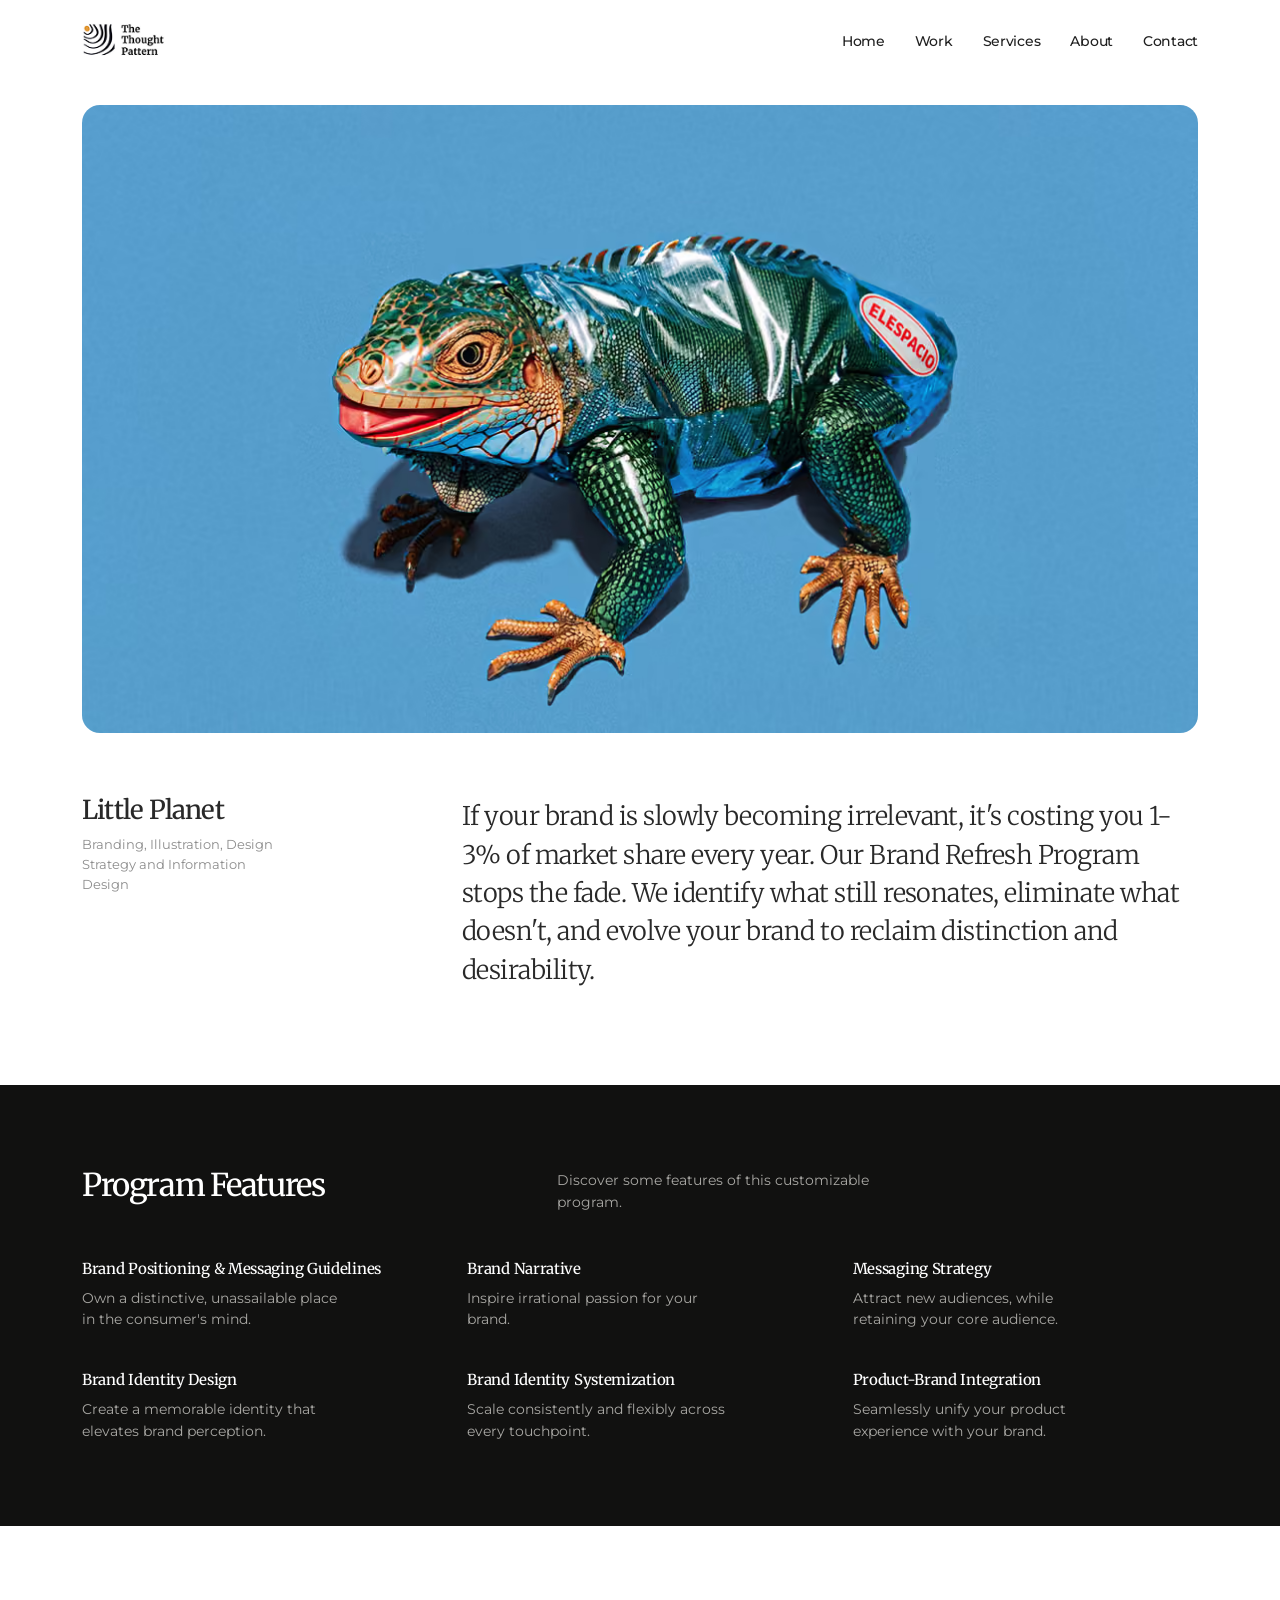
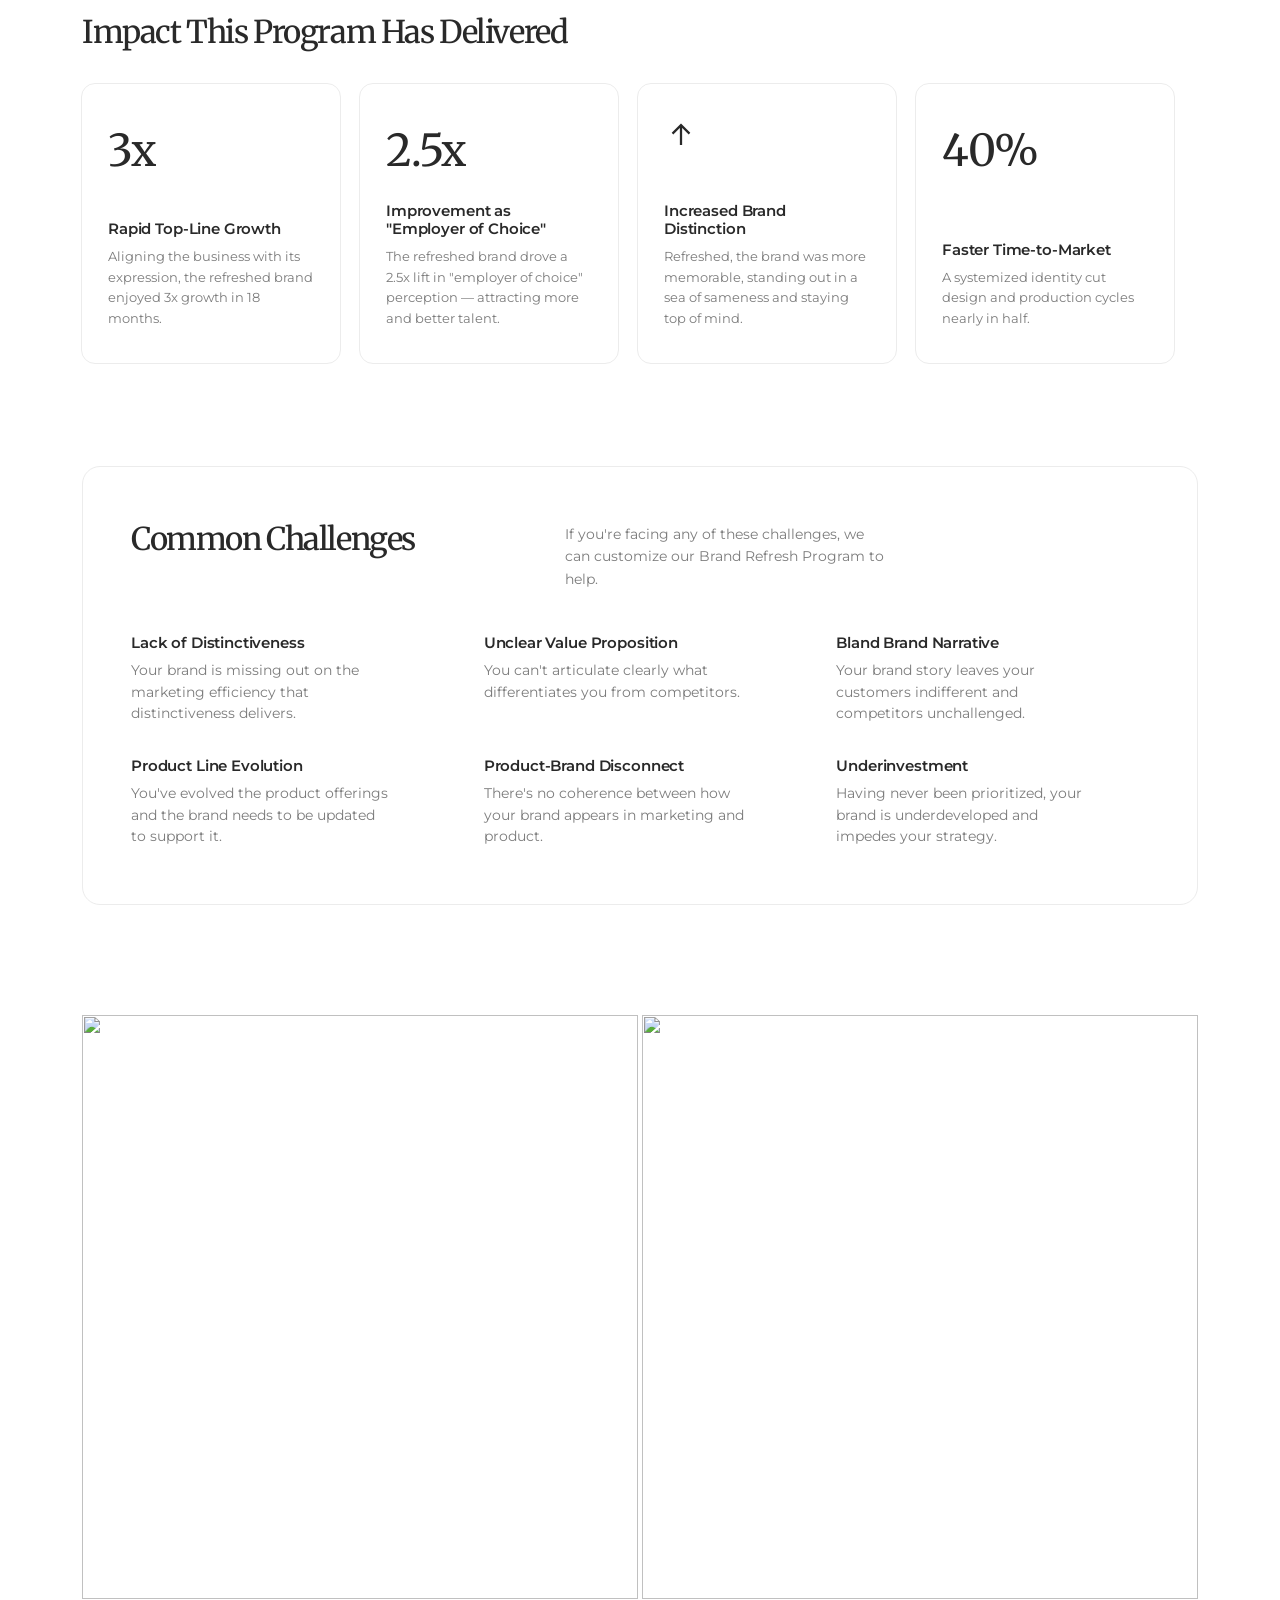
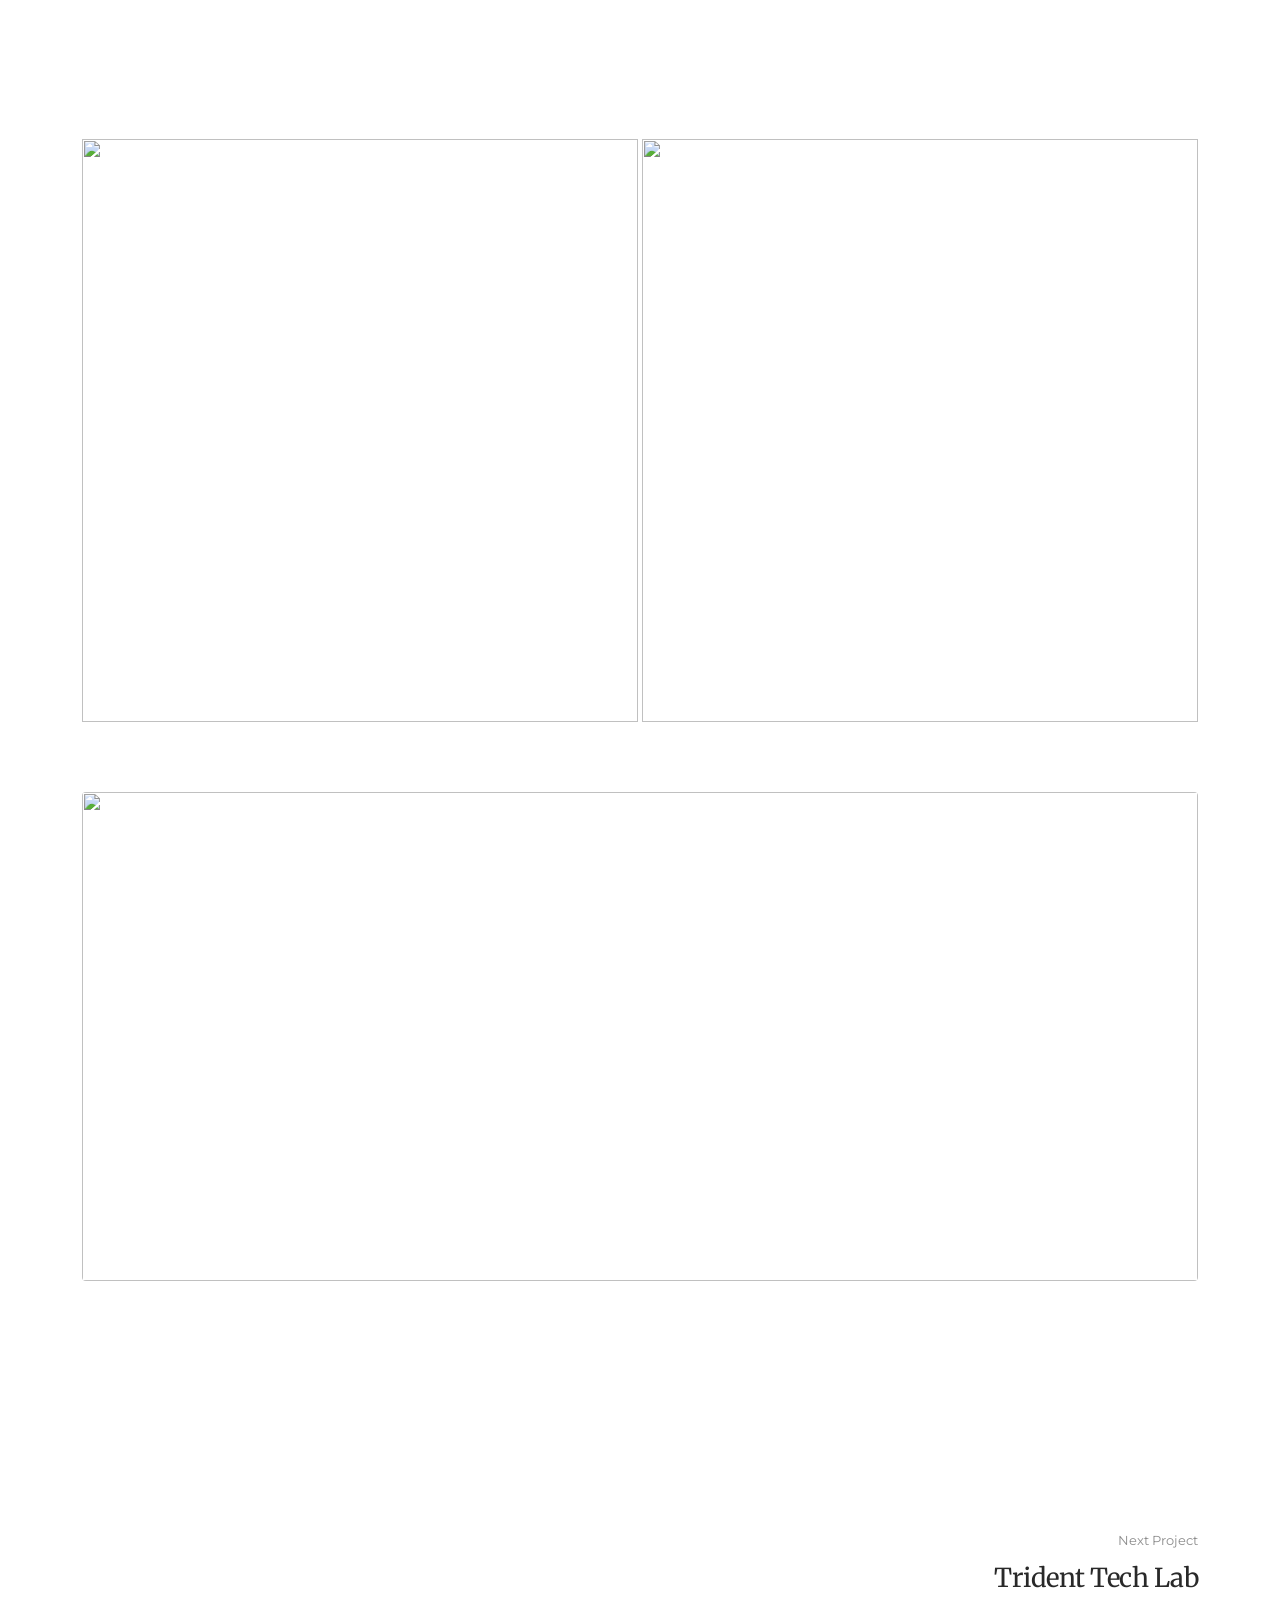
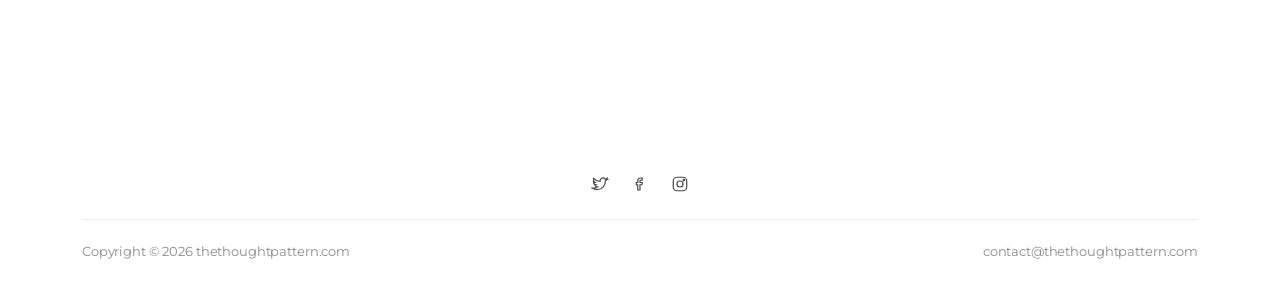
==== work-details.html @ e653ab83 "Update work-details.html" ====
<!doctype html>
<html lang="en">
<head>
  <meta charset="utf-8">
  <meta name="viewport" content="width=device-width, initial-scale=1">
  <meta name="description" content="Case study detail page for thethoughtpattern.com">
  <title>Work — The Thought Pattern</title>

  <link href="https://cdn.jsdelivr.net/npm/bootstrap@5.1.2/dist/css/bootstrap.min.css" rel="stylesheet">

  <link rel="preconnect" href="https://fonts.googleapis.com">
  <link rel="preconnect" href="https://fonts.gstatic.com" crossorigin>
  <link href="https://fonts.googleapis.com/css2?family=Merriweather:wght@300;400;500;600;700;800&family=Montserrat:wght@400;500;600;700&display=swap" rel="stylesheet">

  <link rel="stylesheet" href="./styles.css">
  <link rel="stylesheet" href="./work-details.css">
</head>
<body>

<header class="site-header">
  <nav class="navbar navbar-expand-lg">
    <div class="container site-container">
      <a class="navbar-brand" href="index.html" aria-label="The Thought Pattern home">
        <img src="assets/logo-dark.png" alt="The Thought Pattern">
      </a>

      <button class="navbar-toggler border-0 shadow-none" type="button" data-bs-toggle="offcanvas" data-bs-target="#mobileNav" aria-controls="mobileNav" aria-label="Open navigation">
        <span class="navbar-toggler-icon"></span>
      </button>

      <div class="collapse navbar-collapse justify-content-end d-none d-lg-flex">
        <ul class="navbar-nav align-items-center">
          <li class="nav-item"><a class="nav-link" href="index.html#home">Home</a></li>
          <li class="nav-item"><a class="nav-link" href="index.html#showcase">Work</a></li>
          <li class="nav-item"><a class="nav-link" href="index.html#services">Services</a></li>
          <li class="nav-item"><a class="nav-link" href="index.html#features">About</a></li>
          <li class="nav-item"><a class="nav-link" href="index.html#contact">Contact</a></li>
        </ul>
      </div>
    </div>
  </nav>
</header>

<div class="offcanvas offcanvas-end" tabindex="-1" id="mobileNav" aria-labelledby="mobileNavLabel">
  <div class="offcanvas-header">
    <a href="index.html" class="mobile-logo" data-bs-dismiss="offcanvas"><img src="assets/logo-dark.png" alt="The Thought Pattern"></a>
    <button type="button" class="btn-close shadow-none" data-bs-dismiss="offcanvas" aria-label="Close"></button>
  </div>
  <div class="offcanvas-body">
    <nav class="mobile-links">
      <a href="index.html#home" data-bs-dismiss="offcanvas">Home</a>
      <a href="index.html#showcase" data-bs-dismiss="offcanvas">Work</a>
      <a href="index.html#services" data-bs-dismiss="offcanvas">Services</a>
      <a href="index.html#features" data-bs-dismiss="offcanvas">About</a>
      <a href="index.html#contact" data-bs-dismiss="offcanvas">Contact</a>
    </nav>
  </div>
</div>

<main>
  <!-- Hero -->
  <section class="wd-hero">
    <div class="container site-container">
      <div class="wd-hero-frame">
        <img id="wdHeroImage" src="assets/show1.jpg" class="wd-hero-image" alt="Project cover">
      </div>
    </div>
  </section>

  <!-- Intro -->
  <section class="wd-intro">
    <div class="container site-container">
      <div class="row">
        <div class="col-lg-3">
          <h1 class="wd-intro-project" id="wdTitle">Little Planet</h1>
          <p class="wd-intro-meta" id="wdMeta">Branding, Illustration, Design Strategy and Information Design</p>
        </div>
        <div class="col-lg-8 offset-lg-1">
          <p class="wd-lead" id="wdLead">
            If your brand is slowly becoming irrelevant, it's costing you 1-3% of market share every year. Our Brand Refresh Program stops the fade. We identify what still resonates, eliminate what doesn't, and evolve your brand to reclaim distinction and desirability.
          </p>
        </div>
      </div>
    </div>
  </section>

  <!-- Program Features -->
  <section class="wd-features">
    <div class="container site-container">
      <div class="row wd-features-top align-items-start">
        <div class="col-lg-4">
          <h2 id="wdProgramTitle">Program Features</h2>
        </div>
        <div class="col-lg-7 offset-lg-1">
          <p id="wdProgramIntro">Discover some features of this customizable program.</p>
        </div>
      </div>

      <div id="wdProgramFeatures" class="row wd-features-grid">
        <div class="col-md-4 wd-feature">
          <h4>Brand Positioning &amp; Messaging Guidelines</h4>
          <p>Own a distinctive, unassailable place in the consumer's mind.</p>
        </div>
        <div class="col-md-4 wd-feature">
          <h4>Brand Narrative</h4>
          <p>Inspire irrational passion for your brand.</p>
        </div>
        <div class="col-md-4 wd-feature">
          <h4>Messaging Strategy</h4>
          <p>Attract new audiences, while retaining your core audience.</p>
        </div>
        <div class="col-md-4 wd-feature">
          <h4>Brand Identity Design</h4>
          <p>Create a memorable identity that elevates brand perception.</p>
        </div>
        <div class="col-md-4 wd-feature">
          <h4>Brand Identity Systemization</h4>
          <p>Scale consistently and flexibly across every touchpoint.</p>
        </div>
        <div class="col-md-4 wd-feature">
          <h4>Product-Brand Integration</h4>
          <p>Seamlessly unify your product experience with your brand.</p>
        </div>
      </div>
    </div>
  </section>

  <!-- Impact -->
  <section class="wd-impact">
    <div class="container site-container">
      <h2 id="wdImpactTitle">Impact This Program Has Delivered</h2>
      <div id="wdImpact" class="wd-impact-scroller">
        <div class="wd-impact-card">
          <div class="wd-impact-number">3x</div>
          <div class="wd-impact-text">
            <h4>Rapid Top-Line Growth</h4>
            <p>Aligning the business with its expression, the refreshed brand enjoyed 3x growth in 18 months.</p>
          </div>
        </div>
        <div class="wd-impact-card">
          <div class="wd-impact-number">2.5x</div>
          <div class="wd-impact-text">
            <h4>Improvement as "Employer of Choice"</h4>
            <p>The refreshed brand drove a 2.5x lift in "employer of choice" perception — attracting more and better talent.</p>
          </div>
        </div>
        <div class="wd-impact-card">
          <div class="wd-impact-icon">
            <svg viewBox="0 0 24 24" fill="none" stroke="currentColor" stroke-width="1.6"><path d="M12 19V5M6 11l6-6 6 6"/></svg>
          </div>
          <div class="wd-impact-text">
            <h4>Increased Brand Distinction</h4>
            <p>Refreshed, the brand was more memorable, standing out in a sea of sameness and staying top of mind.</p>
          </div>
        </div>
        <div class="wd-impact-card">
          <div class="wd-impact-number">40%</div>
          <div class="wd-impact-text">
            <h4>Faster Time-to-Market</h4>
            <p>A systemized identity cut design and production cycles nearly in half.</p>
          </div>
        </div>
      </div>
    </div>
  </section>

  <!-- Common Challenges -->
  <section class="wd-challenges">
    <div class="container site-container">
      <div class="wd-challenges-box">
        <div class="row wd-challenges-top align-items-start">
          <div class="col-lg-4">
            <h2 id="wdChallengesTitle">Common Challenges</h2>
          </div>
          <div class="col-lg-7 offset-lg-1">
            <p id="wdChallengesIntro">If you're facing any of these challenges, we can customize our Brand Refresh Program to help.</p>
          </div>
        </div>

        <div id="wdChallenges" class="row wd-challenges-grid">
          <div class="col-md-4 wd-challenge">
            <h4>Lack of Distinctiveness</h4>
            <p>Your brand is missing out on the marketing efficiency that distinctiveness delivers.</p>
          </div>
          <div class="col-md-4 wd-challenge">
            <h4>Unclear Value Proposition</h4>
            <p>You can't articulate clearly what differentiates you from competitors.</p>
          </div>
          <div class="col-md-4 wd-challenge">
            <h4>Bland Brand Narrative</h4>
            <p>Your brand story leaves your customers indifferent and competitors unchallenged.</p>
          </div>
          <div class="col-md-4 wd-challenge">
            <h4>Product Line Evolution</h4>
            <p>You've evolved the product offerings and the brand needs to be updated to support it.</p>
          </div>
          <div class="col-md-4 wd-challenge">
            <h4>Product-Brand Disconnect</h4>
            <p>There's no coherence between how your brand appears in marketing and product.</p>
          </div>
          <div class="col-md-4 wd-challenge">
            <h4>Underinvestment</h4>
            <p>Having never been prioritized, your brand is underdeveloped and impedes your strategy.</p>
          </div>
        </div>
      </div>
    </div>
  </section>

<!-- Project gallery -->
<section class="wd-gallery">
    <div class="container site-container">
        <!-- =========================================
         FIRST 1 × 2 IMAGE GRID
         ========================================= -->

        <div class="wd-gallery-block wd-split">
            <figure>
                <img id="wdGalleryImg1" src="" alt="" />
            </figure>

            <figure>
                <img id="wdGalleryImg2" src="" alt="" />
            </figure>
        </div>

        <!-- =========================================
         FIRST QUOTE
         ========================================= -->

        <div class="wd-gallery-block wd-quote-row">
            <p class="wd-quote" id="wdQuote1"></p>
        </div>

        <!-- =========================================
         SECOND 1 × 2 IMAGE GRID
         ========================================= -->

        <div class="wd-gallery-block wd-split">
            <figure>
                <img id="wdGalleryImg3" src="" alt="" />
            </figure>

            <figure>
                <img id="wdGalleryImg4" src="" alt="" />
            </figure>
        </div>

        <!-- =========================================
         HORIZONTAL IMAGE
         ========================================= -->

        <div class="wd-gallery-block wd-horizontal" id="wdHorizontalImage">
            <img id="wdGalleryImg5" src="" alt="" />
        </div>

        <!-- =========================================
         ADDITIONAL GALLERY IMAGES
         ========================================= -->

        <div id="wdAdditionalGallery" class="wd-additional-gallery"></div>

        <!-- =========================================
         SECOND QUOTE
         ========================================= -->

        <div class="wd-gallery-block wd-quote-row">
            <p class="wd-quote" id="wdQuote2"></p>
        </div>

        <!-- =========================================
         NEXT PROJECT
         ========================================= -->

        <div class="wd-next-project">
            <a id="wdNextLink" href="work-details.html?project=trident-tech-lab">
                <span class="wd-next-label"> Next Project </span>

                <span class="wd-next-name" id="wdNextName"> Trident Tech Lab </span>
            </a>
        </div>
    </div>
</section>

</main>

<footer class="site-footer">
  <div class="container site-container">
    <div class="footer-social">
      <a href="#" aria-label="Twitter"><svg viewBox="0 0 24 24" fill="none" stroke="currentColor" stroke-width="1.6"><path d="M22 5.9c-.7.3-1.5.6-2.3.7.8-.5 1.5-1.3 1.8-2.3-.8.5-1.7.8-2.6 1-1.5-1.6-4-1.7-5.6-.2-1 .9-1.4 2.3-1.2 3.6-3.3-.2-6.3-1.8-8.3-4.3-.3.6-.5 1.3-.5 2 0 1.4.7 2.6 1.8 3.3-.6 0-1.2-.2-1.8-.5v.1c0 1.9 1.4 3.5 3.2 3.9-.3.1-.7.1-1 .1-.3 0-.5 0-.7-.1.5 1.6 2 2.7 3.7 2.7-1.4 1.1-3.1 1.7-4.9 1.7H2c1.7 1.1 3.8 1.8 6 1.8 7.2 0 11.2-6 11.2-11.2v-.5c.8-.6 1.4-1.3 1.9-2.1z"/></svg></a>
      <a href="#" aria-label="Facebook"><svg viewBox="0 0 24 24" fill="none" stroke="currentColor" stroke-width="1.6"><path d="M15 4h-2a4 4 0 0 0-4 4v2H7v3h2v7h3v-7h2.6l.4-3H12V8a1 1 0 0 1 1-1h2z"/></svg></a>
      <a href="#" aria-label="Instagram"><svg viewBox="0 0 24 24" fill="none" stroke="currentColor" stroke-width="1.6"><rect x="3" y="3" width="18" height="18" rx="5"/><circle cx="12" cy="12" r="4"/><circle cx="17.2" cy="6.8" r="1"/></svg></a>
    </div>
    <div class="footer-bottom">
      <span>Copyright &copy; 2026 thethoughtpattern.com</span>
      <a href="mailto:contact@thethoughtpattern.com">contact@thethoughtpattern.com</a>
    </div>
  </div>
</footer>


<script>
(function () {
  'use strict';

  /*
   * ============================================================
   * WORK DETAILS — PAGES CMS PROJECT LOADER
   * ============================================================
   *
   * URL:
   * work-details.html?project=arthaay
   *
   * Loads:
   * content/projects/arthaay.json
   *
   * IMPORTANT:
   * There is intentionally NO Little Planet fallback.
   * If the requested project cannot be loaded, the console
   * will show the real error.
   */


  /*
   * ------------------------------------------------------------
   * Convert Pages CMS asset paths into paths that work from
   * the current page.
   * ------------------------------------------------------------
   */

  function assetUrl(value) {

    if (!value) {
      return '';
    }

    /*
     * Pages CMS stores images like:
     *
     * /assets/image.jpg
     *
     * Because the site may be hosted under a subdirectory
     * such as /website/, convert this to:
     *
     * ./assets/image.jpg
     */

    if (value.charAt(0) === '/') {
      return '.' + value;
    }

    return value;
  }


  /*
   * ------------------------------------------------------------
   * Load JSON
   * ------------------------------------------------------------
   */

  async function getJSON(path) {

    var url =
      path +
      (path.indexOf('?') === -1
        ? '?v=' + Date.now()
        : '&v=' + Date.now());

    console.log('[Pages CMS] Loading:', url);

    var response = await fetch(url, {
      cache: 'no-store'
    });

    if (!response.ok) {

      throw new Error(
        'Could not load ' +
        path +
        ' (' +
        response.status +
        ')'
      );

    }

    return await response.json();
  }


  /*
   * ------------------------------------------------------------
   * Set text
   * ------------------------------------------------------------
   */

  function setText(id, value) {

    var element = document.getElementById(id);

    if (
      element &&
      value !== undefined &&
      value !== null
    ) {

      element.textContent = value;

    }

  }


  /*
   * ------------------------------------------------------------
   * Set image
   * ------------------------------------------------------------
   */

  function setImage(id, value, altText) {

    var image = document.getElementById(id);

    if (!image || !value) {
      return;
    }

    image.src = assetUrl(value);

    if (altText) {
      image.alt = altText;
    }

  }


  /*
   * ------------------------------------------------------------
   * Render Program Features
   * ------------------------------------------------------------
   */

  function renderProgramFeatures(items) {

    var wrap =
      document.getElementById(
        'wdProgramFeatures'
      );

    if (!wrap) {
      return;
    }

    if (!Array.isArray(items)) {
      return;
    }

    wrap.innerHTML = items.map(function (item) {

      return (
        '<div class="col-md-4 wd-feature">' +

          '<h4>' +
            (item.title || '') +
          '</h4>' +

          '<p>' +
            (item.description || '') +
          '</p>' +

        '</div>'
      );

    }).join('');

  }


  /*
   * ------------------------------------------------------------
   * Render Impact
   * ------------------------------------------------------------
   */

  function renderImpact(items) {

    var wrap =
      document.getElementById(
        'wdImpact'
      );

    if (!wrap) {
      return;
    }

    if (!Array.isArray(items)) {
      return;
    }

    wrap.innerHTML = items.map(function (item) {

      var metric =
        item.metric || '';

      var metricMarkup =
        metric.toLowerCase() === 'up'

          ? (
              '<div class="wd-impact-icon">' +
                '<svg viewBox="0 0 24 24" fill="none" stroke="currentColor" stroke-width="1.6">' +
                  '<path d="M12 19V5M6 11l6-6 6 6"/>' +
                '</svg>' +
              '</div>'
            )

          : (
              '<div class="wd-impact-number">' +
                metric +
              '</div>'
            );


      return (
        '<div class="wd-impact-card">' +

          metricMarkup +

          '<div class="wd-impact-text">' +

            '<h4>' +
              (item.title || '') +
            '</h4>' +

            '<p>' +
              (item.description || '') +
            '</p>' +

          '</div>' +

        '</div>'
      );

    }).join('');

  }


  /*
   * ------------------------------------------------------------
   * Render Challenges
   * ------------------------------------------------------------
   */

  function renderChallenges(items) {

    var wrap =
      document.getElementById(
        'wdChallenges'
      );

    if (!wrap) {
      return;
    }

    if (!Array.isArray(items)) {
      return;
    }

    wrap.innerHTML = items.map(function (item) {

      return (
        '<div class="col-md-4 wd-challenge">' +

          '<h4>' +
            (item.title || '') +
          '</h4>' +

          '<p>' +
            (item.description || '') +
          '</p>' +

        '</div>'
      );

    }).join('');

  }


  /*
 * ------------------------------------------------------------
 * Render Project Gallery
 * ------------------------------------------------------------
 *
 * Pages CMS structure:
 *
 * gallery:
 *   images:
 *     - title
 *       image
 *       alt
 *
 * There is intentionally NO default image.
 * ------------------------------------------------------------
 */

function renderGallery(data) {

  var gallery = data.gallery || {};


  /*
   * ============================================================
   * FIRST 1 × 2 IMAGE GRID
   * ============================================================
   */

  if (gallery.grid1) {

    setImage(
      'wdGalleryImg1',
      gallery.grid1.image1,
      data.title || 'Project image'
    );

    setImage(
      'wdGalleryImg2',
      gallery.grid1.image2,
      data.title || 'Project image'
    );

  }


  /*
   * ============================================================
   * SECOND 1 × 2 IMAGE GRID
   * ============================================================
   */

  if (gallery.grid2) {

    setImage(
      'wdGalleryImg3',
      gallery.grid2.image1,
      data.title || 'Project image'
    );

    setImage(
      'wdGalleryImg4',
      gallery.grid2.image2,
      data.title || 'Project image'
    );

  }


  /*
   * ============================================================
   * HORIZONTAL IMAGE
   * ============================================================
   */

  if (gallery.horizontal) {

    setImage(
      'wdGalleryImg5',
      gallery.horizontal,
      data.title || 'Project image'
    );

  }


  /*
   * ============================================================
   * ADDITIONAL GALLERY IMAGES
   * ============================================================
   */

  var additionalWrap =
    document.getElementById(
      'wdAdditionalGallery'
    );


  if (additionalWrap) {

    additionalWrap.innerHTML = '';


    if (
      Array.isArray(gallery.additional) &&
      gallery.additional.length
    ) {

      gallery.additional.forEach(
        function (imagePath, index) {

          if (!imagePath) {
            return;
          }


          var figure =
            document.createElement('figure');


          var image =
            document.createElement('img');


          image.src =
            assetUrl(imagePath);


          image.alt =
            data.title
              ? data.title + ' — Gallery image ' + (index + 1)
              : 'Project gallery image';


          image.loading = 'lazy';


          figure.appendChild(image);

          additionalWrap.appendChild(figure);

        }
      );

    }

  }


  /*
   * ============================================================
   * ACCENT / COLOUR SWATCH
   * ============================================================
   *
   * If you removed accent from your JSON and YAML,
   * this simply leaves the swatch empty.
   *
   * ============================================================
   */

  var swatch =
    document.getElementById(
      'wdSwatchColor'
    );


  if (swatch) {

    if (data.accent) {

      swatch.style.background =
        data.accent;

    } else {

      swatch.style.background =
        '#f1f1f1';

    }

  }


  /*
   * ============================================================
   * WORDMARK
   * ============================================================
   */

  var wordmark =
    document.getElementById(
      'wdWordmark'
    );


  if (wordmark && data.gradient) {

    wordmark.style.background =
      data.gradient;

  }


  /*
   * If gradient has been removed from the JSON,
   * give the wordmark a neutral background.
   */

  if (wordmark && !data.gradient) {

    wordmark.style.background =
      '#222';

  }


  /*
   * ============================================================
   * WORDMARK TEXT
   * ============================================================
   */

  setText(
    'wdWordmarkText',
    data.wordmark ||
    data.title ||
    'Project'
  );


  /*
   * ============================================================
   * QUOTES
   * ============================================================
   */

  if (data.quotes) {

    setText(
      'wdQuote1',
      data.quotes.quote1 || ''
    );

    setText(
      'wdQuote2',
      data.quotes.quote2 || ''
    );

  }

}



  /*
   * ============================================================
   * LOAD PROJECT
   * ============================================================
   */

  async function loadProject() {

    var params =
      new URLSearchParams(
        window.location.search
      );


    /*
     * Get project slug from URL.
     *
     * Example:
     *
     * ?project=arthaay
     */

    var slug =
      params.get('project');


    /*
     * DO NOT FALL BACK TO LITTLE PLANET.
     */

    if (!slug) {

      console.error(
        '[Pages CMS] No project slug was provided.'
      );

      return;

    }


    /*
     * Basic slug validation.
     */

    if (!/^[a-z0-9-]+$/i.test(slug)) {

      console.error(
        '[Pages CMS] Invalid project slug:',
        slug
      );

      return;

    }


    console.log(
      '[Pages CMS] Project slug:',
      slug
    );


    /*
     * Build project JSON path.
     *
     * For Arthaay:
     *
     * content/projects/arthaay.json
     */

    var projectPath =
      'content/projects/' +
      encodeURIComponent(slug) +
      '.json';


    console.log(
      '[Pages CMS] Project JSON:',
      projectPath
    );


    try {

      /*
       * Load project JSON
       */

      var data =
        await getJSON(
          projectPath
        );


      console.log(
        '[Pages CMS] Project loaded successfully:',
        data
      );


      /*
       * Page title
       */

      document.title =
        (data.title || 'Work') +
        ' — The Thought Pattern';


      /*
       * --------------------------------------------------------
       * BASIC PROJECT INFORMATION
       * --------------------------------------------------------
       */

      setText(
        'wdTitle',
        data.title
      );

      setText(
        'wdMeta',
        data.meta
      );

      setText(
        'wdLead',
        data.lead
      );


      /*
       * --------------------------------------------------------
       * HERO
       * --------------------------------------------------------
       */

      setImage(
        'wdHeroImage',
        data.hero,
        data.title || 'Project cover'
      );


      /*
       * --------------------------------------------------------
       * PROGRAM FEATURES
       * --------------------------------------------------------
       */

      setText(
        'wdProgramTitle',
        data.programTitle ||
        'Program Features'
      );

      setText(
        'wdProgramIntro',
        data.programIntro ||
        'Discover some features of this customizable program.'
      );

      renderProgramFeatures(
        data.programFeatures
      );


      /*
       * --------------------------------------------------------
       * IMPACT
       * --------------------------------------------------------
       */

      setText(
        'wdImpactTitle',
        data.impactTitle ||
        'Impact This Program Has Delivered'
      );

      renderImpact(
        data.impact
      );


      /*
       * --------------------------------------------------------
       * CHALLENGES
       * --------------------------------------------------------
       */

      setText(
        'wdChallengesTitle',
        data.challengesTitle ||
        'Common Challenges'
      );

      setText(
        'wdChallengesIntro',
        data.challengesIntro ||
        'If you’re facing any of these challenges, we can customize our program to help.'
      );

      renderChallenges(
        data.challenges
      );


      /*
       * --------------------------------------------------------
       * GALLERY
       * --------------------------------------------------------
       */

      renderGallery(
        data
      );


      /*
       * --------------------------------------------------------
       * FINISHED
       * --------------------------------------------------------
       */

      console.log(
        '[Pages CMS] Finished rendering:',
        data.title
      );

    }

    catch (error) {

      /*
       * IMPORTANT:
       *
       * Do NOT replace the page with Little Planet.
       * Show the real error in the console.
       */

      console.error(
        '[Pages CMS] Project content could not be loaded:',
        error
      );

    }

  }


  /*
   * Start loader
   */

  loadProject();

})();
</script>

<script src="https://cdn.jsdelivr.net/npm/bootstrap@5.1.2/dist/js/bootstrap.bundle.min.js"></script>

</body>
</html>
---- styles.css ----
:root {
  --ink: #292929;
  --muted: #747474;
  --blue: #1267f4;
  --page: #ffffff;
  --dark-bg: #111110;
  --dark-line: rgba(255,255,255,0.12);
}

html { scroll-behavior: smooth; }
body {
  margin: 0;
  background: var(--page);
  color: var(--ink);
  font-family: 'Montserrat', sans-serif;
  -webkit-font-smoothing: antialiased;
  text-rendering: optimizeLegibility;
}

img { display: block; max-width: 100%; }
a { color: inherit; }

.site-container {
  width: 100%;
}

/* 1440px target: Bootstrap's 1140px desktop container is retained,
   while the inner content is optically tuned to the supplied reference. */
@media (min-width: 1200px) {
  .site-container { max-width: 1140px; }
}

@media (min-width: 1400px) {
  .site-container { max-width: 1140px; }
}

.site-header {
  background: #fff;
  position: relative;
  z-index: 1000;
}

.navbar {
  min-height: 72px;
  padding: 20px 0;
}

.navbar-brand { margin: 0; padding: 0; line-height: 1; }
.navbar-brand img { width: 88px; height: auto; }

.navbar-nav { gap: 30px; }
.nav-link {
  padding: 0 !important;
  color: #202020 !important;
  font-size: 14px;
  line-height: 1;
  font-weight: 500;
  letter-spacing: -0.02em;
}
.nav-link:hover { opacity: .65; }

.navbar-toggler { padding: 5px; }
.navbar-toggler-icon {
  width: 23px;
  height: 23px;
  background-image: none;
  position: relative;
  display: block;
}
.navbar-toggler-icon::before,
.navbar-toggler-icon::after,
.navbar-toggler-icon {
  background-color: transparent;
}
.navbar-toggler-icon::before {
  content: '';
  position: absolute;
  left: 2px;
  right: 2px;
  top: 6px;
  height: 2px;
  background: #222;
  box-shadow: 0 7px 0 #222;
}

.offcanvas { width: min(340px, 88vw) !important; }
.offcanvas-header { padding: 24px; }
.mobile-logo img { width: 88px; }
.offcanvas-body { padding: 10px 24px 32px; }
.mobile-links { display: flex; flex-direction: column; gap: 26px; }
.mobile-links a { text-decoration: none; font-size: 20px; font-weight: 600; }

.hero-section {
  padding: 32px 0 24px;
  display: flex;
  flex-direction: column;
  min-height: calc(100vh - 92px);
}
.hero-section .site-container { display: flex; flex-direction: column; flex: 1 1 auto; }
.hero-copy { margin-bottom: 26px; flex: 0 0 auto; }

h1, h2, h3 {
  font-family: 'Merriweather', serif;
  font-weight: 500;
  letter-spacing: -0.045em;
  margin: 0;
  color: var(--ink);
}

h1 {
  max-width: 575px;
  font-size: clamp(34px, 2.65vw, 40px);
  line-height: 1.02;
}

.intro-copy {
  max-width: 390px;
  margin: 3px 0 0;
  font-size: 16px;
  line-height: 1.58;
  font-weight: 400;
  color: var(--muted);
  letter-spacing: -0.018em;
}

.hero-image-wrap {
  width: 100%;
  overflow: hidden;
  border-radius: 18px;
  flex: 1 1 auto;
  min-height: 260px;
  position: relative;
}
.hero-image-wrap img {
  width: 100%;
  height: 100%;
  object-fit: cover;
  transform-origin: 50% 30%;
  will-change: transform;
}

.showcase-section { padding: 112px 0 92px; }
.showcase-intro { margin-bottom: 30px; }

.filter-pills {
  display: flex;
  flex-wrap: wrap;
  gap: 10px;
  margin: 0 0 40px;
}
.filter-pill {
  appearance: none;
  border: 1px solid #dcdcdc;
  background: #fff;
  color: #4a4a4a;
  font-family: 'Montserrat', sans-serif;
  font-size: 13px;
  font-weight: 500;
  letter-spacing: -0.01em;
  padding: 9px 18px;
  border-radius: 999px;
  cursor: pointer;
  transition: background .18s ease, color .18s ease, border-color .18s ease;
}
.filter-pill:hover { border-color: #a8a8a8; }
.filter-pill.active {
  background: var(--ink);
  border-color: var(--ink);
  color: #fff;
}

.project-card { transition: opacity .2s ease; }
.project-card.is-hidden { display: none; }

h2 {
  max-width: 520px;
  font-size: clamp(31px, 2.45vw, 37px);
  line-height: 1.04;
}

.showcase-grid { --bs-gutter-x: 18px; --bs-gutter-y: 22px; }
.project-link { display: block; text-decoration: none; }
.project-image {
  width: 100%;
  aspect-ratio: 1.89 / 1;
  object-fit: cover;
  transition: transform .25s ease;
}
.project-link:hover .project-image { transform: scale(1.008); }
.project-meta {
  display: flex;
  align-items: center;
  justify-content: space-between;
  padding-top: 10px;
  font-family: 'Merriweather', serif;
  font-size: 16px;
  line-height: 1.2;
  letter-spacing: -0.025em;
}
.project-arrow { font-family: 'Montserrat', sans-serif; font-size: 19px; font-weight: 400; }

.feature-section { padding: 36px 0 70px; }
.feature-top { margin-bottom: 55px; }
.feature-copy { padding-right: 45px; }
.feature-logo { width: 88px; margin-bottom: 15px; }
.feature-copy h2 { max-width: 500px; }
.feature-copy .intro-copy { margin-top: 22px; max-width: 360px; }
.feature-image-wrap {
  border-radius: 16px;
  overflow: hidden;
}
.feature-image-wrap img { width: 100%; }

.feature-divider {
  border-top: 1px solid #ececec;
  margin-bottom: 34px;
}
.feature-columns { --bs-gutter-x: 52px; }
.feature-columns h3 {
  font-size: 16px;
  line-height: 1.25;
  letter-spacing: -0.025em;
  margin-bottom: 12px;
}
.feature-columns p {
  max-width: 300px;
  margin: 0;
  color: #777;
  font-size: 14px;
  line-height: 1.55;
  letter-spacing: -0.01em;
}

/* Services / Capabilities band */
.capabilities-section {
  background: var(--dark-bg);
  padding: 78px 0;
  color: #f2f2f0;
}
.capabilities-row { --bs-gutter-x: 48px; }
.capabilities-strip-wrap { overflow: hidden; }
.capabilities-strip {
  display: flex;
  gap: 16px;
  overflow-x: auto;
  padding-bottom: 6px;
  scrollbar-width: thin;
}
.capability-card {
  flex: 0 0 180px;
  width: 180px;
}
.capability-card img {
  width: 100%;
  aspect-ratio: 3.2 / 4;
  object-fit: cover;
  border-radius: 10px;
  margin-bottom: 14px;
}
.capability-card h4 {
  font-family: 'Merriweather', serif;
  font-weight: 500;
  font-size: 15px;
  letter-spacing: -0.02em;
  margin: 0 0 6px;
  color: #fff;
}
.capability-card p {
  font-size: 12.5px;
  line-height: 1.5;
  color: #a9a8a4;
  margin: 0;
}
.capabilities-copy { padding-top: 6px; }
.capabilities-copy h2 { color: #fff; max-width: 480px; }
.capabilities-list {
  margin: 22px 0 0;
  max-width: 430px;
  font-size: 14.5px;
  line-height: 1.75;
  color: #b7b6b2;
  letter-spacing: -0.01em;
}

/* Footer */
.site-footer { padding: 58px 0 40px; }
.footer-social {
  display: flex;
  justify-content: center;
  gap: 22px;
  margin-bottom: 26px;
}
.footer-social a {
  display: flex;
  color: var(--ink);
  opacity: .85;
  transition: opacity .18s ease;
}
.footer-social a:hover { opacity: 1; }
.footer-social svg { width: 18px; height: 18px; }
.footer-bottom {
  border-top: 1px solid #ececec;
  padding-top: 22px;
  display: flex;
  justify-content: space-between;
  flex-wrap: wrap;
  gap: 10px;
  font-size: 13px;
  color: #8a8a8a;
  letter-spacing: -0.01em;
}
.footer-bottom a { color: #8a8a8a; text-decoration: none; }
.footer-bottom a:hover { color: var(--ink); }

@media (max-width: 1199.98px) {
  .navbar { padding-left: 24px; padding-right: 24px; }
  .hero-section { padding-top: 50px; }
  .showcase-section { padding-top: 90px; }
}

@media (max-width: 991.98px) {
  .navbar { min-height: 64px; padding-top: 17px; padding-bottom: 17px; }
  .navbar-brand img { width: 84px; }
  .hero-section { padding-top: 46px; min-height: auto; }
  .hero-copy { margin-bottom: 34px; }
  .hero-copy .intro-copy { margin-top: 22px; }
  .hero-image-wrap { min-height: 0; aspect-ratio: 4 / 3; flex: none; }
  .showcase-section { padding-top: 78px; }
  .showcase-intro { margin-bottom: 34px; }
  .showcase-intro .intro-copy { margin-top: 22px; }
  .feature-section { padding-top: 25px; }
  .feature-copy { padding-right: 0; margin-bottom: 34px; }
  .feature-top { margin-bottom: 42px; }
  .capabilities-section { padding: 60px 0; }
  .capabilities-copy { margin-top: 36px; }
}

@media (max-width: 767.98px) {
  .site-container { padding-left: 22px; padding-right: 22px; }
  .navbar { padding-left: 22px; padding-right: 22px; }
  .hero-section { padding-top: 38px; }
  h1 { font-size: clamp(31px, 8.8vw, 38px); line-height: 1.05; }
  h2 { font-size: clamp(29px, 8vw, 35px); }
  .intro-copy { font-size: 14px; line-height: 1.6; }
  .hero-image-wrap { margin-left: 0; width: 100%; }
  .showcase-section { padding: 78px 0 65px; }
  .showcase-grid { --bs-gutter-x: 0; --bs-gutter-y: 30px; }
  .project-image { aspect-ratio: 1.89 / 1; }
  .feature-section { padding: 20px 0 55px; }
  .feature-image-wrap { margin-top: 6px; }
  .feature-divider { margin-top: 46px; margin-bottom: 32px; }
  .feature-columns { --bs-gutter-y: 32px; }
  .feature-columns p { max-width: 420px; font-size: 12px; }
  .filter-pills { gap: 8px; margin-bottom: 30px; }
  .filter-pill { padding: 7px 14px; font-size: 12px; }
  .capability-card { flex-basis: 150px; width: 150px; }
  .footer-bottom { justify-content: center; text-align: center; }
}

@media (max-width: 479.98px) {
  .site-container { padding-left: 18px; padding-right: 18px; }
  .navbar { padding-left: 18px; padding-right: 18px; }
  .hero-copy { margin-bottom: 28px; }
  .showcase-section { padding-top: 66px; }
  .project-meta { font-size: 12px; }
  .feature-logo { width: 82px; }
}
---- work-details.css ----
/* Work details page — extends styles.css (shared header/footer/typography) */

.wd-hero { padding: 24px 0 0; }
.wd-hero-frame {
  position: relative;
  border-radius: 18px;
  overflow: hidden;
  aspect-ratio: 16 / 9;
}
.wd-hero-image {
  width: 100%;
  height: 100%;
  object-fit: cover;
}
.wd-hero-dots {
  position: absolute;
  left: 24px;
  bottom: 22px;
  display: flex;
  gap: 8px;
}
.wd-hero-dots span {
  width: 26px;
  height: 3px;
  border-radius: 2px;
  background: rgba(255,255,255,0.4);
}
.wd-hero-dots span.active { background: #fff; }
.wd-hero-pill {
  position: absolute;
  right: 20px;
  bottom: 18px;
  display: inline-flex;
  align-items: center;
  gap: 6px;
  background: rgba(20,20,20,0.55);
  backdrop-filter: blur(6px);
  color: #fff;
  font-size: 13px;
  font-weight: 500;
  letter-spacing: -0.01em;
  padding: 9px 16px;
  border-radius: 999px;
}
.wd-hero-pill svg { width: 12px; height: 12px; }

.wd-intro { padding: 64px 0 96px; }
.wd-intro-project { font-family: 'Merriweather', serif; font-size: 26px; letter-spacing: -0.03em; margin: 0 0 10px; }
.wd-intro-meta { font-size: 13px; line-height: 1.55; color: #8c8c8c; max-width: 200px; }
.wd-lead {
  font-family: 'Merriweather', serif;
  font-weight: 300;
  font-size: clamp(21px, 2vw, 26px);
  line-height: 1.5;
  letter-spacing: -0.02em;
  color: var(--ink);
  margin: 0;
}
.wd-lead .muted { color: #b7b7b7; }

.wd-features { background: var(--dark-bg); color: #f2f2f0; padding: 84px 0; }
.wd-features-top { margin-bottom: 46px; }
.wd-features-top h2 { color: #fff; max-width: 320px; }
.wd-features-top p { color: #a9a8a4; font-size: 14px; line-height: 1.6; margin: 0; max-width: 320px; }
.wd-features-grid { --bs-gutter-x: 40px; --bs-gutter-y: 40px; }
.wd-feature h4 {
  font-family: 'Merriweather', serif;
  font-weight: 500;
  font-size: 15px;
  letter-spacing: -0.02em;
  color: #fff;
  margin: 0 0 10px;
}
.wd-feature p { font-size: 13.5px; line-height: 1.6; color: #a9a8a4; margin: 0; max-width: 260px; }

.wd-impact { padding: 90px 0 30px; }
.wd-impact h2 { margin-bottom: 34px; }
.wd-impact-scroller {
  display: flex;
  gap: 18px;
  overflow-x: auto;
  padding-bottom: 12px;
  margin: 0 -1px;
}
.wd-impact-card {
  flex: 0 0 260px;
  width: 260px;
  border: 1px solid #ececec;
  border-radius: 14px;
  padding: 34px 26px;
  min-height: 220px;
  display: flex;
  flex-direction: column;
  justify-content: space-between;
}
.wd-impact-number { font-family: 'Merriweather', serif; font-size: 44px; letter-spacing: -0.03em; }
.wd-impact-icon svg { width: 34px; height: 34px; }
.wd-impact-text h4 { font-size: 15px; letter-spacing: -0.01em; margin: 18px 0 8px; font-weight: 600; }
.wd-impact-text p { font-size: 13px; line-height: 1.6; color: #7c7c7c; margin: 0; }

.wd-challenges { padding: 60px 0 100px; }
.wd-challenges-box { border: 1px solid #ececec; border-radius: 18px; padding: 56px 48px; }
.wd-challenges-top { margin-bottom: 44px; }
.wd-challenges-top p { color: #7c7c7c; font-size: 14px; line-height: 1.6; margin: 0; max-width: 320px; }
.wd-challenges-grid { --bs-gutter-x: 40px; --bs-gutter-y: 32px; }
.wd-challenge h4 { font-size: 15px; letter-spacing: -0.01em; margin: 0 0 8px; font-weight: 600; }
.wd-challenge p { font-size: 13.5px; line-height: 1.6; color: #7c7c7c; margin: 0; max-width: 260px; }

/* Project gallery — mixed image/quote narrative below the challenges block */
.wd-gallery { padding: 10px 0 100px; }
.wd-gallery-block { margin-bottom: 70px; }
.wd-gallery-block:last-child { margin-bottom: 0; }

.wd-split { display: flex; gap: 4px; }
.wd-split figure { flex: 1 1 50%; margin: 0; aspect-ratio: 1 / 1.05; overflow: hidden; }
.wd-split img { width: 100%; height: 100%; object-fit: cover; }

.wd-swatch { display: flex; gap: 4px; }
.wd-swatch-color, .wd-swatch-type {
  flex: 1 1 50%;
  aspect-ratio: 1 / 1.05;
  display: flex;
  align-items: center;
  justify-content: center;
}
.wd-swatch-type { background: #f7f1ea; }
.wd-swatch-type span {
  font-family: 'Merriweather', serif;
  font-weight: 700;
  font-size: clamp(30px, 4vw, 46px);
  letter-spacing: -0.01em;
  color: var(--ink);
}

.wd-quote-row { display: flex; }
.wd-quote {
  margin: 0 0 0 auto;
  max-width: 380px;
  font-family: 'Merriweather', serif;
  font-weight: 300;
  font-size: 18px;
  line-height: 1.55;
  letter-spacing: -0.01em;
  color: var(--ink);
}

.wd-wordmark {
  aspect-ratio: 21 / 9;
  border-radius: 4px;
  display: flex;
  align-items: center;
  justify-content: center;
  gap: 16px;
}
.wd-wordmark svg { width: 46px; height: 46px; opacity: .9; }
.wd-wordmark span {
  font-family: 'Merriweather', serif;
  font-weight: 700;
  font-size: clamp(38px, 6vw, 64px);
  letter-spacing: -0.01em;
  color: #fff;
  text-transform: lowercase;
}

/* =========================================
   HORIZONTAL PROJECT IMAGE
   ========================================= */

.wd-horizontal {
  width: 100%;
  aspect-ratio: 16 / 7;
  overflow: hidden;
  border-radius: 4px;
}

.wd-horizontal img {
  width: 100%;
  height: 100%;
  object-fit: cover;
  display: block;
}


/* =========================================
   ADDITIONAL GALLERY IMAGES
   ========================================= */

.wd-additional-gallery {
  display: flex;
  flex-direction: column;
  gap: 70px;
  margin-bottom: 70px;
}

.wd-additional-gallery figure {
  width: 100%;
  margin: 0;
  overflow: hidden;
  border-radius: 4px;
}

.wd-additional-gallery img {
  width: 100%;
  height: auto;
  display: block;
}

.wd-next-project {
  padding: 40px 0 20px;
  text-align: right;
}
.wd-next-project a { text-decoration: none; }
.wd-next-project .wd-next-label {
  display: block;
  font-size: 13px;
  color: #8c8c8c;
  margin-bottom: 8px;
}
.wd-next-project .wd-next-name {
  font-family: 'Merriweather', serif;
  font-size: 26px;
  letter-spacing: -0.02em;
  color: var(--ink);
}
.wd-next-project a:hover .wd-next-name { opacity: .7; }

@media (max-width: 767.98px) {
  .wd-split { flex-direction: column; }
  .wd-split figure { aspect-ratio: 4 / 3; }
  .wd-swatch { flex-direction: column; }
  .wd-swatch-color, .wd-swatch-type { aspect-ratio: 3 / 2; }
  .wd-quote { max-width: none; }
  .wd-gallery-block { margin-bottom: 46px; }
}

@media (max-width: 991.98px) {
  .wd-intro { padding: 46px 0 70px; }
  .wd-intro-project { margin-bottom: 6px; }
  .wd-intro-meta { max-width: none; margin-bottom: 26px; }
  .wd-features { padding: 56px 0; }
  .wd-features-top { margin-bottom: 32px; }
  .wd-challenges-box { padding: 40px 26px; }
}

@media (max-width: 767.98px) {
  .wd-hero-frame { aspect-ratio: 4 / 3; border-radius: 14px; }
  .wd-lead { font-size: 19px; }
  .wd-impact-card { flex-basis: 220px; width: 220px; padding: 26px 22px; min-height: 190px; }
}

@media (max-width: 767.98px) {

  .wd-horizontal {
    aspect-ratio: 4 / 3;
  }

  .wd-additional-gallery {
    gap: 46px;
    margin-bottom: 46px;
  }

}
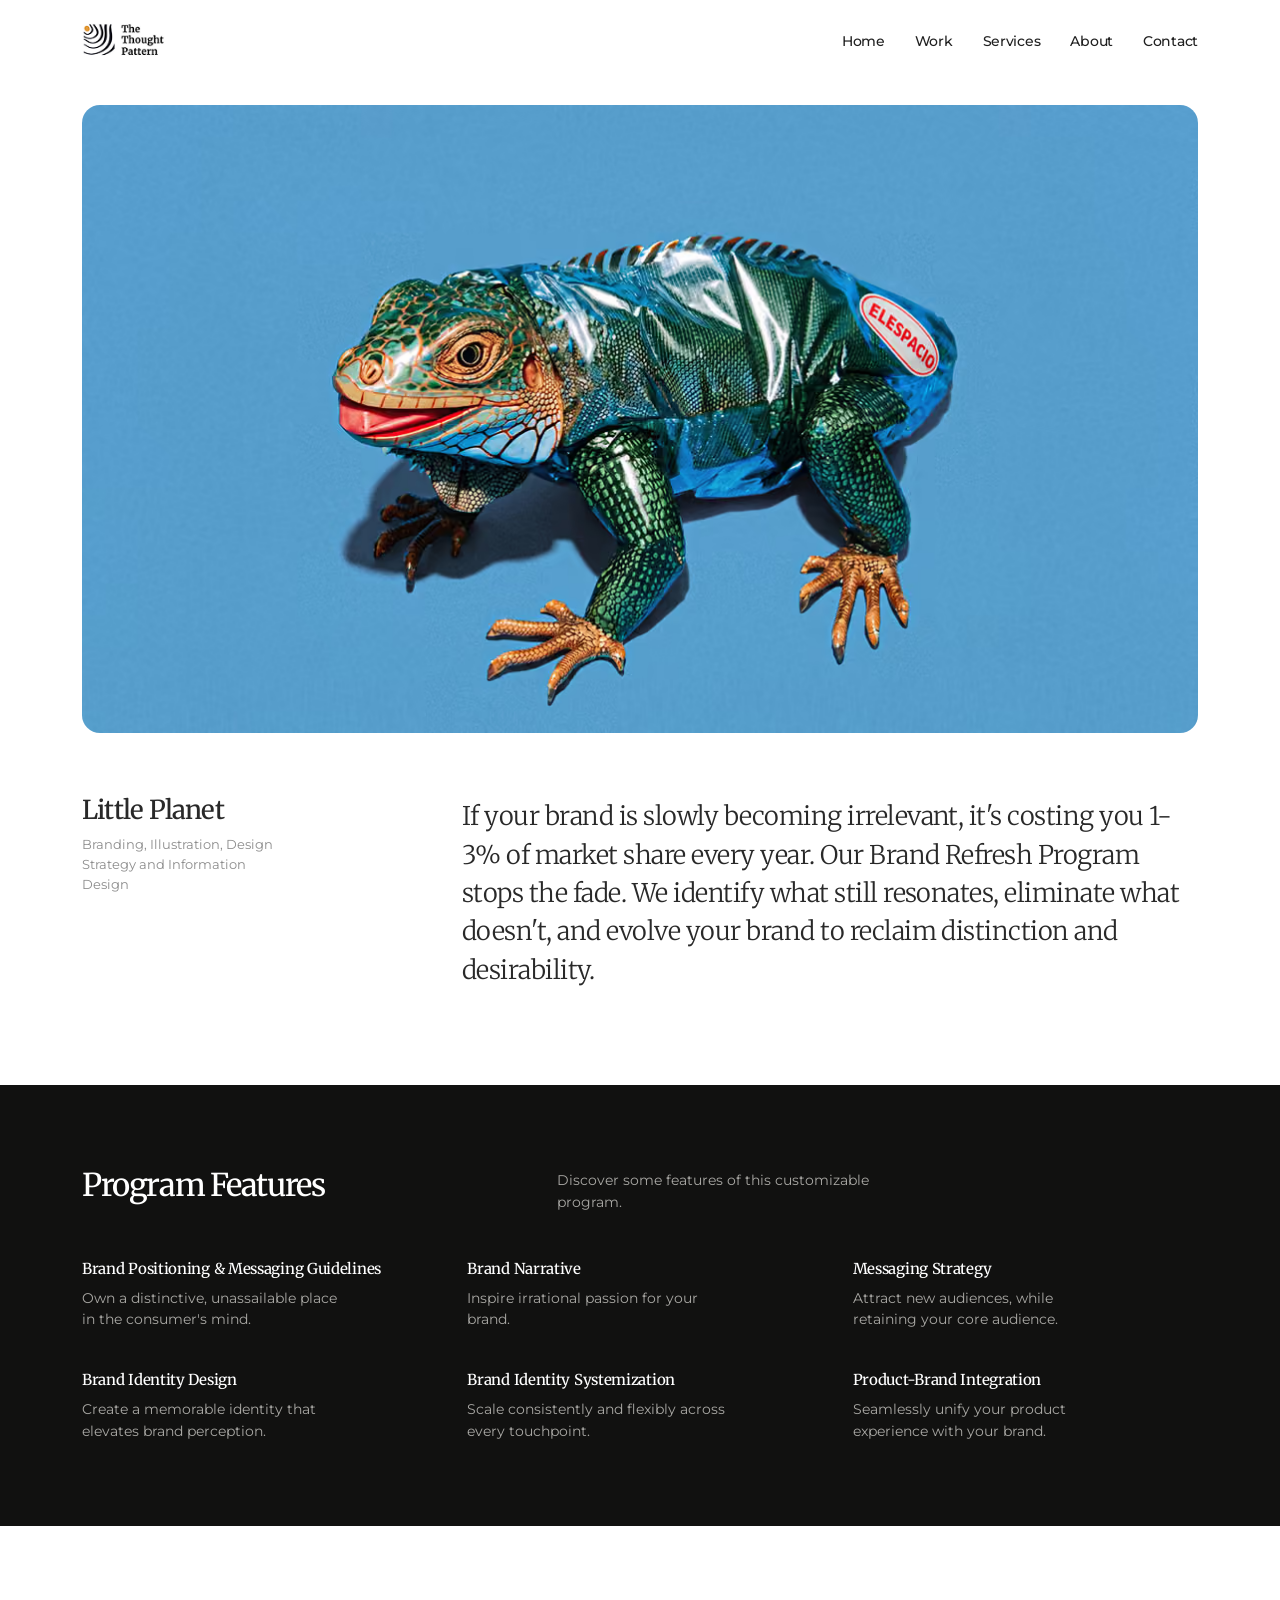
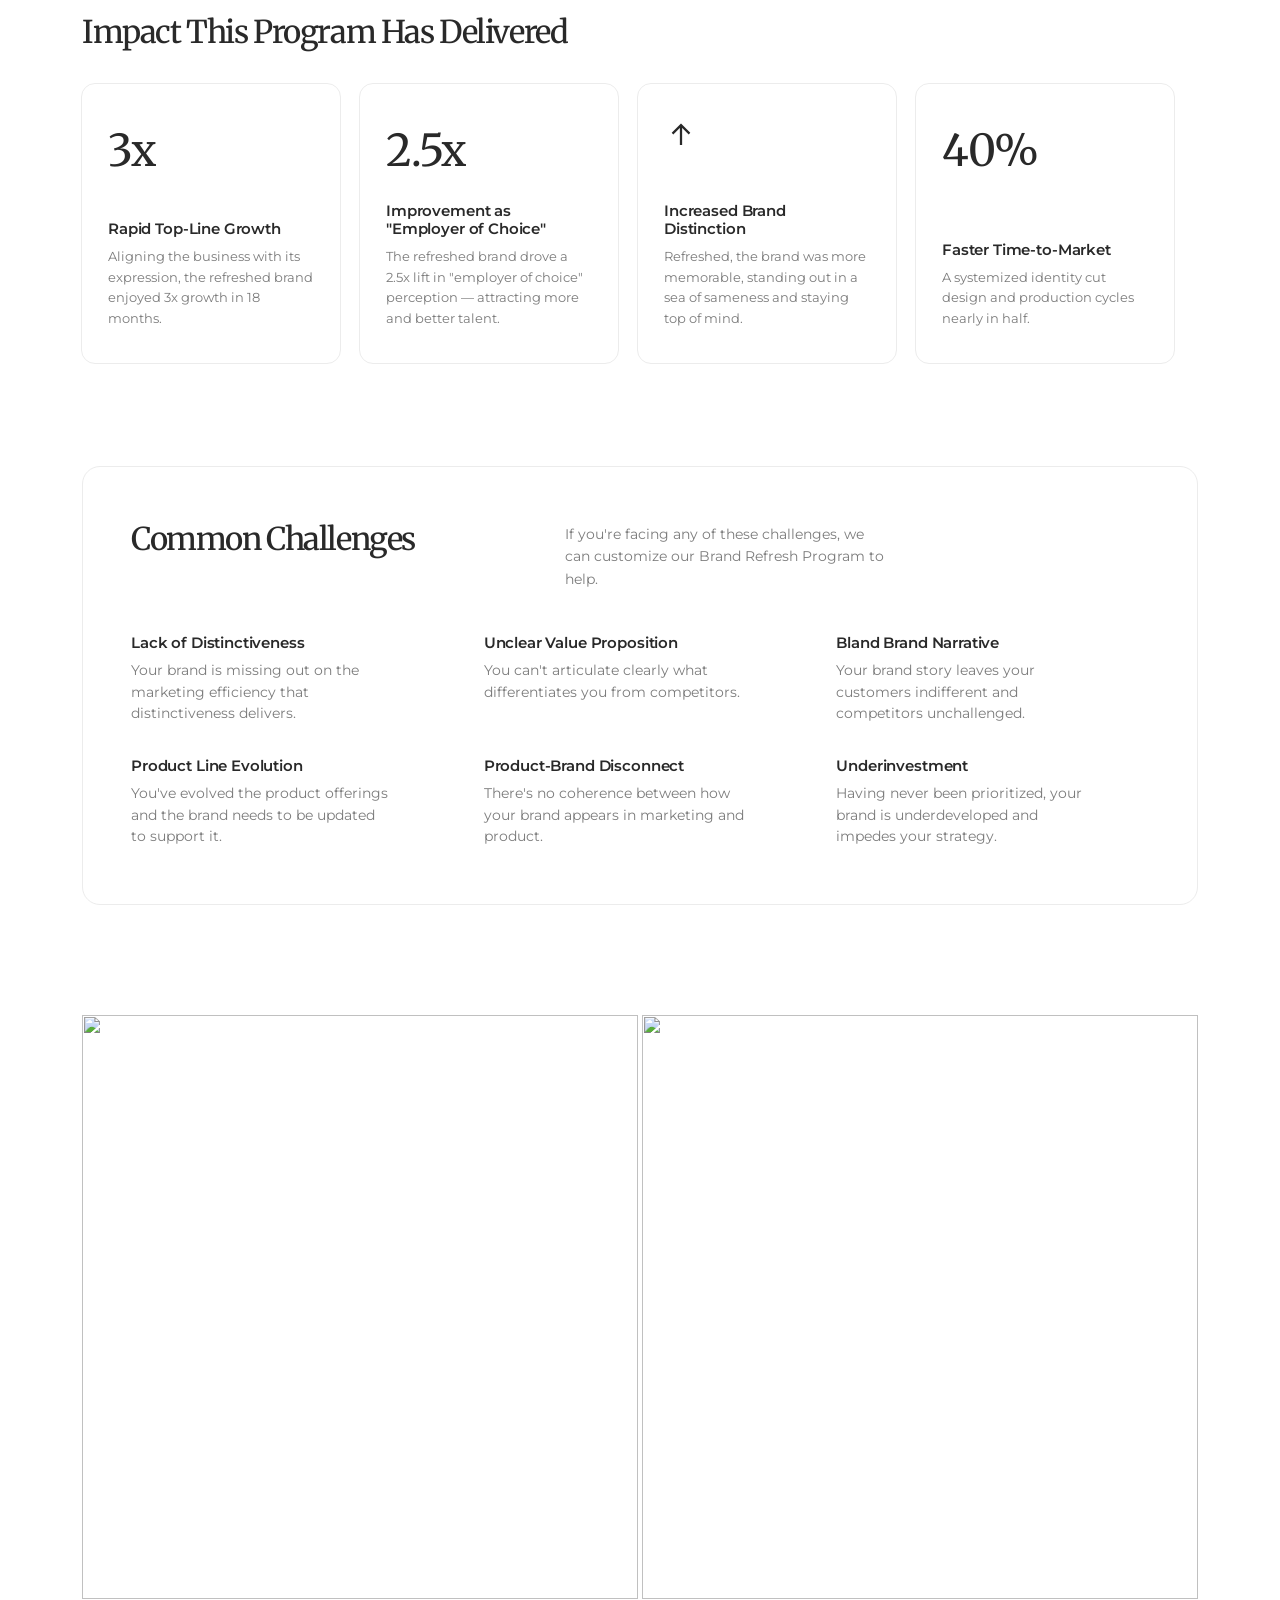
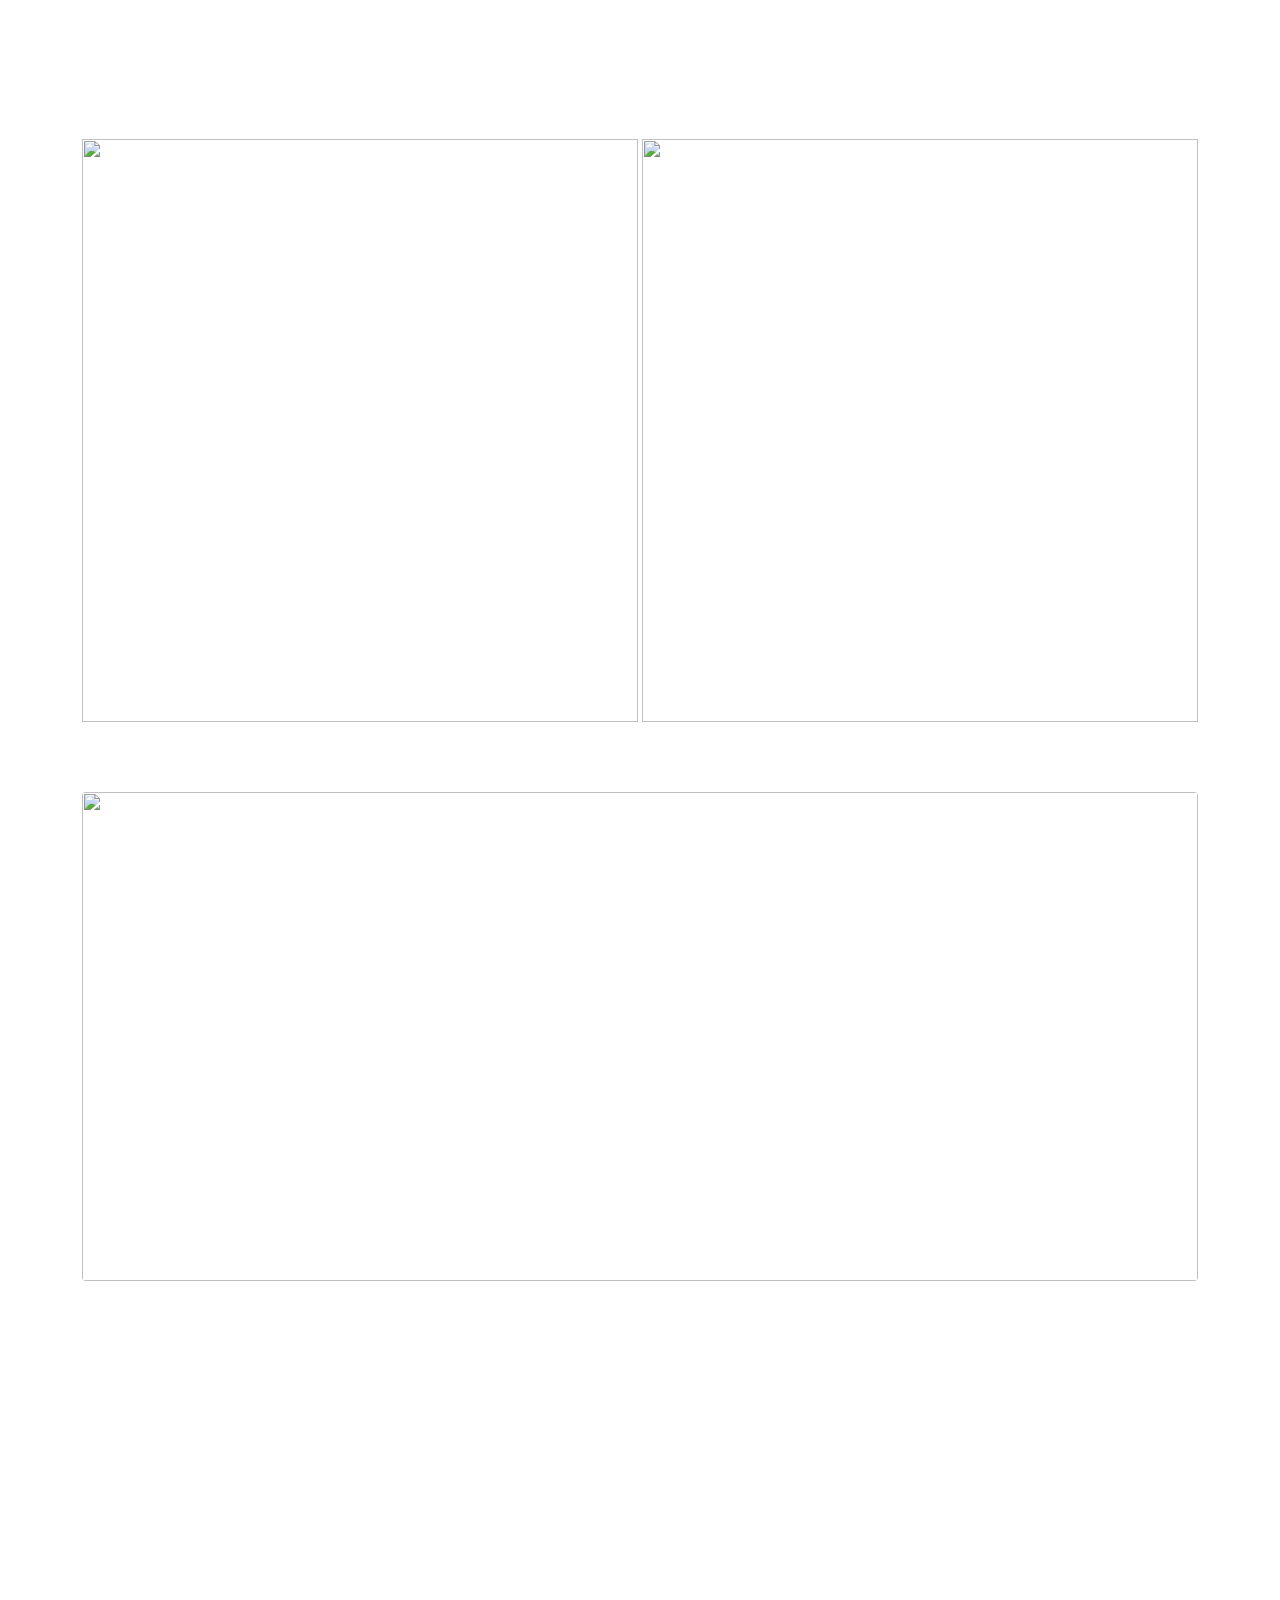
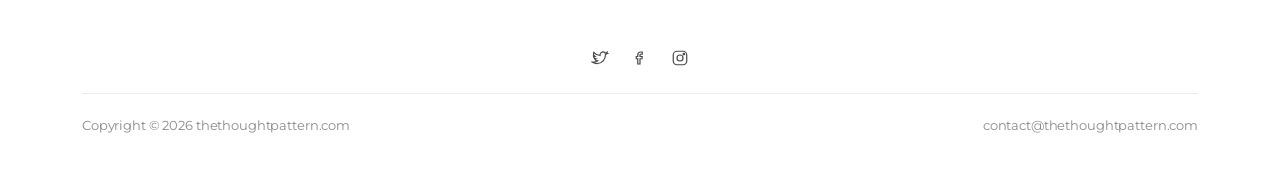
==== commit 6c07df5e: "Update work-details.html Next project link issue fixed by ChatGPT" ====
--- a/work-details.html
+++ b/work-details.html
@@ -272,11 +272,10 @@
          NEXT PROJECT
          ========================================= -->
 
-        <div class="wd-next-project">
-            <a id="wdNextLink" href="work-details.html?project=trident-tech-lab">
-                <span class="wd-next-label"> Next Project </span>
-
-                <span class="wd-next-name" id="wdNextName"> Trident Tech Lab </span>
+        <div class="wd-next-project" id="wdNextProject" hidden>
+            <a id="wdNextLink" href="#" aria-label="Next project">
+                <span class="wd-next-label">Next Project</span>
+                <span class="wd-next-name" id="wdNextName"></span>
             </a>
         </div>
     </div>
@@ -843,6 +842,146 @@
 
   /*
    * ============================================================
+   * NEXT PROJECT NAVIGATION
+   * ============================================================
+   *
+   * The generated project index is the single source of truth.
+   * GitHub Actions rebuilds content/projects/index.json whenever
+   * a project JSON file changes.
+   *
+   * Navigation order therefore follows the order in index.json.
+   * The last project loops back to the first project.
+   * ============================================================
+   */
+
+  async function loadNextProject(currentSlug) {
+
+    var nextWrap =
+      document.getElementById('wdNextProject');
+
+    var nextLink =
+      document.getElementById('wdNextLink');
+
+    var nextName =
+      document.getElementById('wdNextName');
+
+    if (!nextWrap || !nextLink || !nextName) {
+      return;
+    }
+
+    /*
+     * Keep the navigation hidden until a valid next project
+     * has been found. This prevents a hard-coded/fallback link
+     * from appearing if the manifest cannot be loaded.
+     */
+    nextWrap.hidden = true;
+    nextLink.removeAttribute('href');
+    nextName.textContent = '';
+
+    try {
+
+      var manifest =
+        await getJSON('content/projects/index.json');
+
+      var projects =
+        Array.isArray(manifest)
+          ? manifest
+          : (Array.isArray(manifest.projects)
+              ? manifest.projects
+              : []);
+
+      /*
+       * Keep only usable project records.
+       */
+      projects = projects.filter(function (project) {
+        return project &&
+               typeof project.slug === 'string' &&
+               project.slug.trim() !== '';
+      });
+
+      if (!projects.length) {
+        console.warn(
+          '[Pages CMS] No projects found for next-project navigation.'
+        );
+        return;
+      }
+
+      var currentIndex =
+        projects.findIndex(function (project) {
+          return project.slug === currentSlug;
+        });
+
+      /*
+       * If the current project is not in the manifest, do not
+       * guess a destination.
+       */
+      if (currentIndex === -1) {
+        console.warn(
+          '[Pages CMS] Current project is not present in index.json:',
+          currentSlug
+        );
+        return;
+      }
+
+      /*
+       * Move to the next project and wrap around at the end.
+       */
+      var nextIndex =
+        (currentIndex + 1) % projects.length;
+
+      var nextProject =
+        projects[nextIndex];
+
+      /*
+       * A one-project site has no meaningful "next" project.
+       */
+      if (!nextProject || nextProject.slug === currentSlug) {
+        return;
+      }
+
+      var nextSlug =
+        nextProject.slug.trim();
+
+      var nextTitle =
+        (nextProject.title || nextSlug).trim();
+
+      nextLink.href =
+        'work-details.html?project=' +
+        encodeURIComponent(nextSlug);
+
+      nextLink.setAttribute(
+        'aria-label',
+        'Next project: ' + nextTitle
+      );
+
+      nextName.textContent =
+        nextTitle;
+
+      nextWrap.hidden = false;
+
+      console.log(
+        '[Pages CMS] Next project:',
+        nextSlug
+      );
+
+    } catch (error) {
+
+      /*
+       * Do not show a stale or hard-coded destination if the
+       * project index cannot be loaded.
+       */
+      console.error(
+        '[Pages CMS] Could not load next-project navigation:',
+        error
+      );
+
+    }
+
+  }
+
+
+  /*
+   * ============================================================
    * LOAD PROJECT
    * ============================================================
    */
@@ -1062,6 +1201,17 @@
 
       /*
        * --------------------------------------------------------
+       * NEXT PROJECT
+       * --------------------------------------------------------
+       */
+
+      await loadNextProject(
+        slug
+      );
+
+
+      /*
+       * --------------------------------------------------------
        * FINISHED
        * --------------------------------------------------------
        */
--- a/work-details.css
+++ b/work-details.css
@@ -135,7 +135,7 @@
 .wd-quote-row { display: flex; }
 .wd-quote {
   margin: 0 0 0 auto;
-  max-width: 380px;
+  /* max-width: 380px; */
   font-family: 'Merriweather', serif;
   font-weight: 300;
   font-size: 18px;
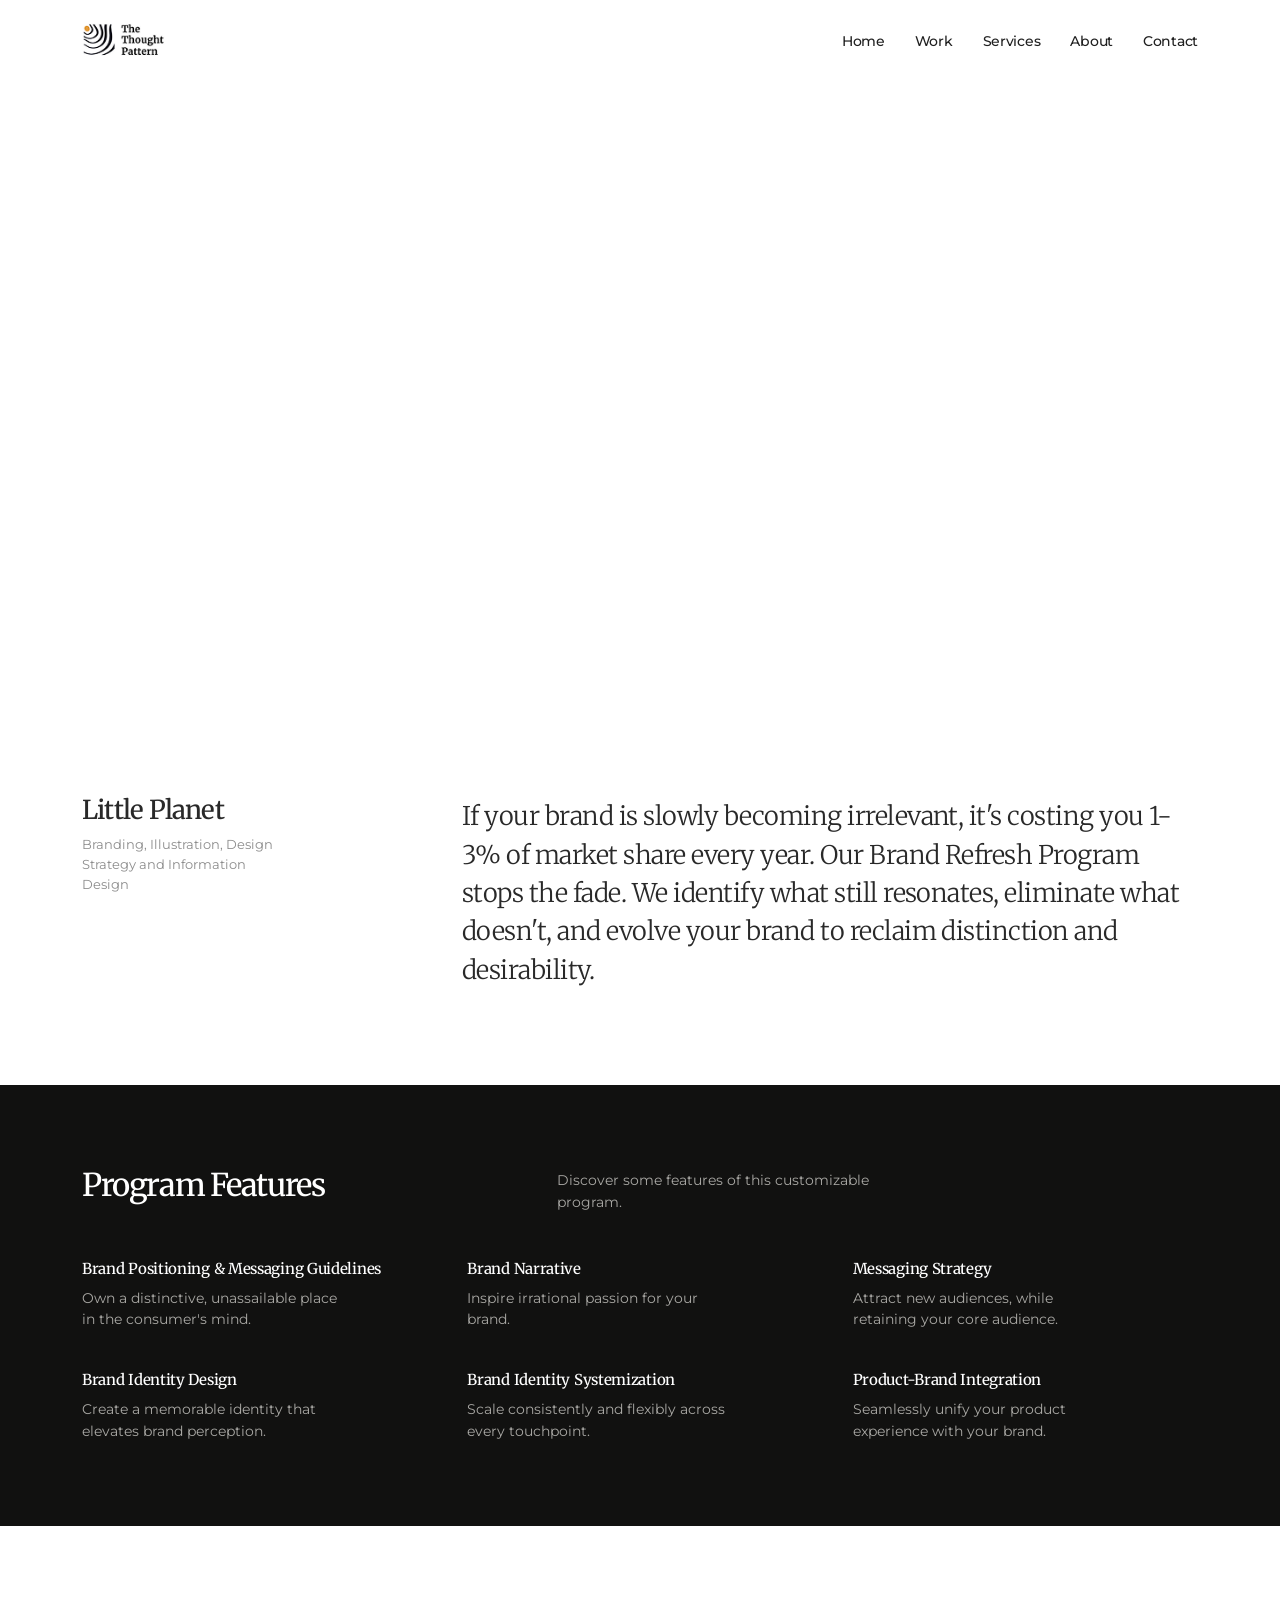
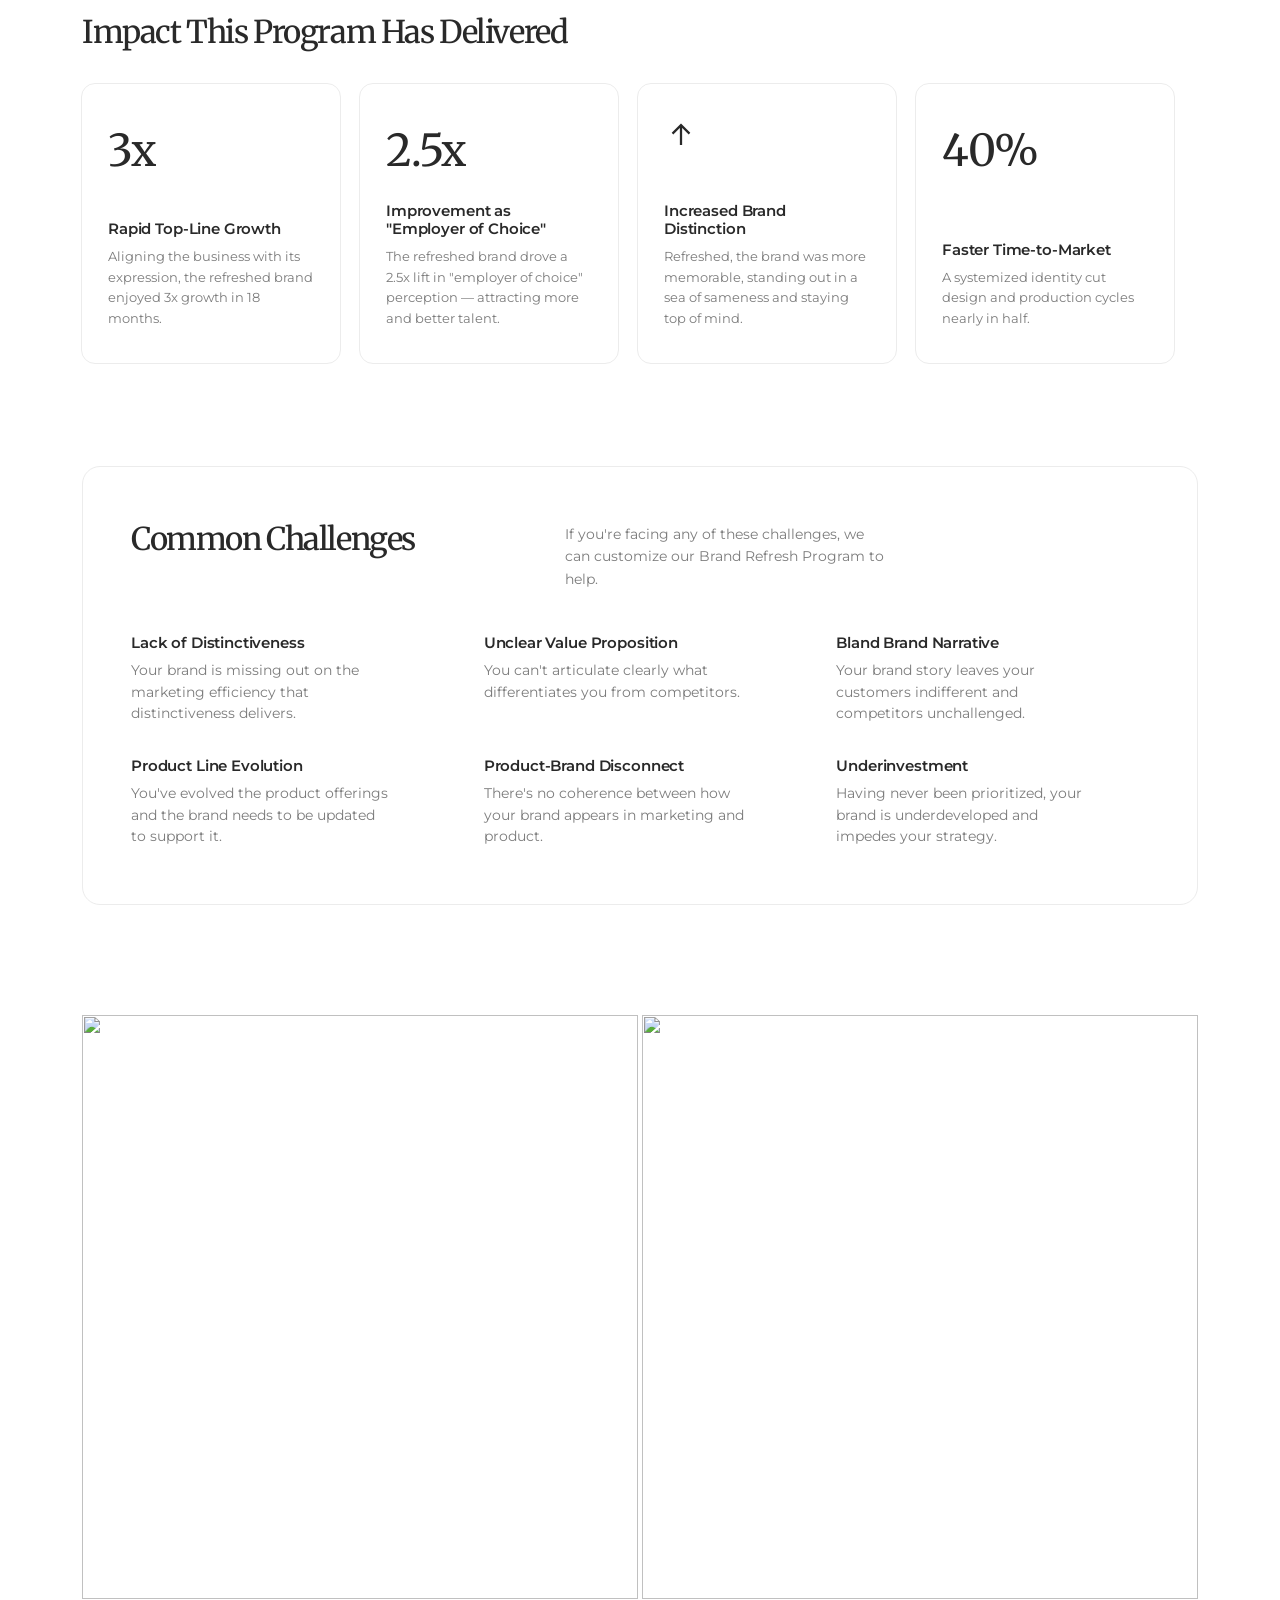
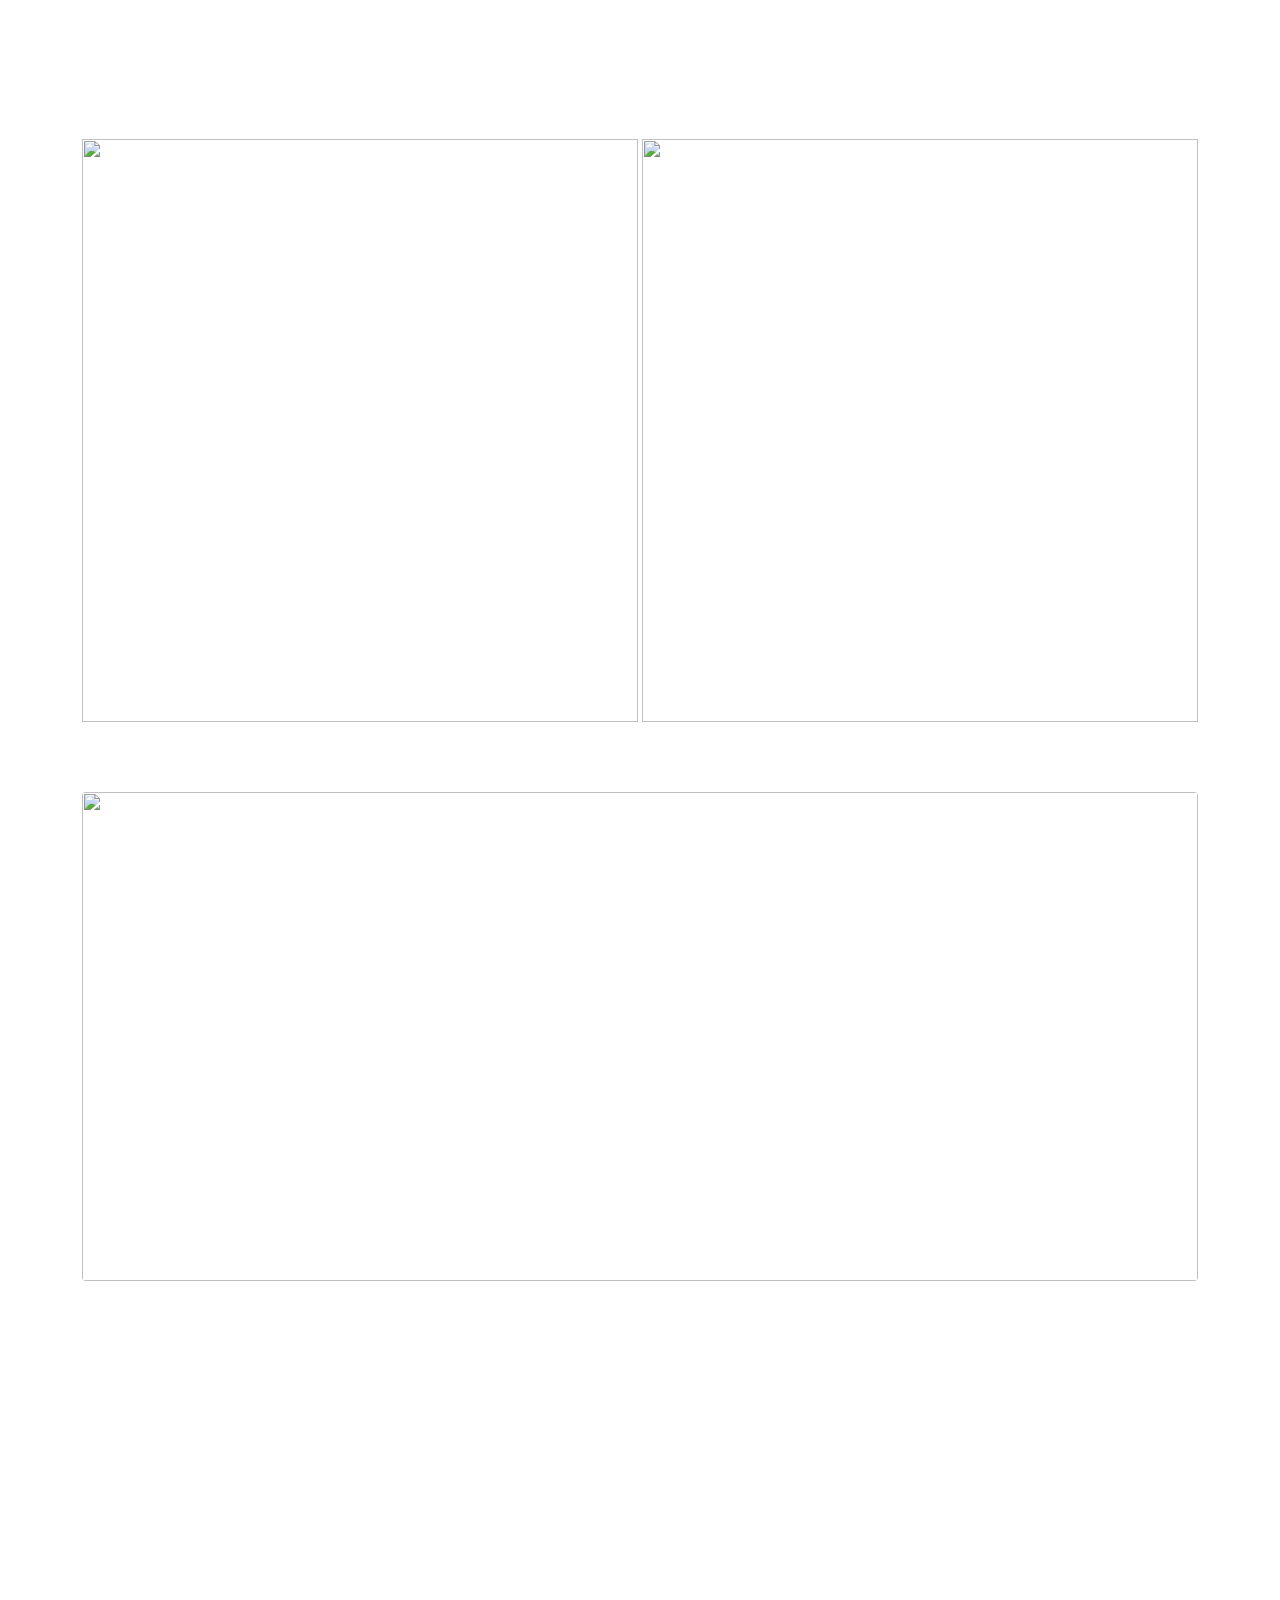
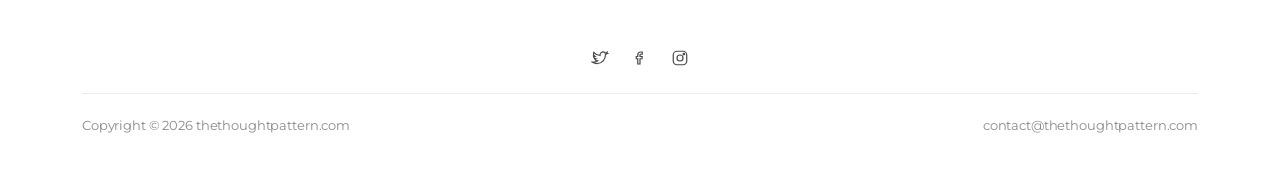
==== commit d88524fc: "Update work-details.html Fixed default image loading issue" ====
--- a/work-details.html
+++ b/work-details.html
@@ -62,7 +62,7 @@
   <section class="wd-hero">
     <div class="container site-container">
       <div class="wd-hero-frame">
-        <img id="wdHeroImage" src="assets/show1.jpg" class="wd-hero-image" alt="Project cover">
+        <img id="wdHeroImage" src="" class="wd-hero-image" alt="Project cover" hidden>
       </div>
     </div>
   </section>
@@ -425,11 +425,39 @@
       return;
     }
 
-    image.src = assetUrl(value);
+    var src = assetUrl(value);
 
     if (altText) {
       image.alt = altText;
     }
+
+    /*
+     * Preload the requested image before displaying it.
+     * This prevents the previous/default project image from
+     * flashing while the new project is being rendered.
+     */
+    var preloader = new Image();
+
+    image.hidden = true;
+
+    preloader.onload = function () {
+      image.src = src;
+      image.hidden = false;
+    };
+
+    preloader.onerror = function () {
+      console.error(
+        '[Pages CMS] Could not load image:',
+        src
+      );
+      image.hidden = true;
+    };
+
+    preloader.src =
+      src +
+      (src.indexOf('?') === -1
+        ? '?v=' + Date.now()
+        : '&v=' + Date.now());
 
   }
 
--- a/styles.css
+++ b/styles.css
@@ -130,13 +130,17 @@
   flex: 1 1 auto;
   min-height: 260px;
   position: relative;
+
+  /* Start inset and expand to full size while scrolling. */
+  transform: scale(0.78);
+  transform-origin: center center;
+  will-change: transform;
 }
 .hero-image-wrap img {
   width: 100%;
   height: 100%;
   object-fit: cover;
-  transform-origin: 50% 30%;
-  will-change: transform;
+  display: block;
 }
 
 .showcase-section { padding: 112px 0 92px; }
@@ -146,7 +150,7 @@
   display: flex;
   flex-wrap: wrap;
   gap: 10px;
-  margin: 0 0 40px;
+  margin: 10px;
 }
 .filter-pill {
   appearance: none;
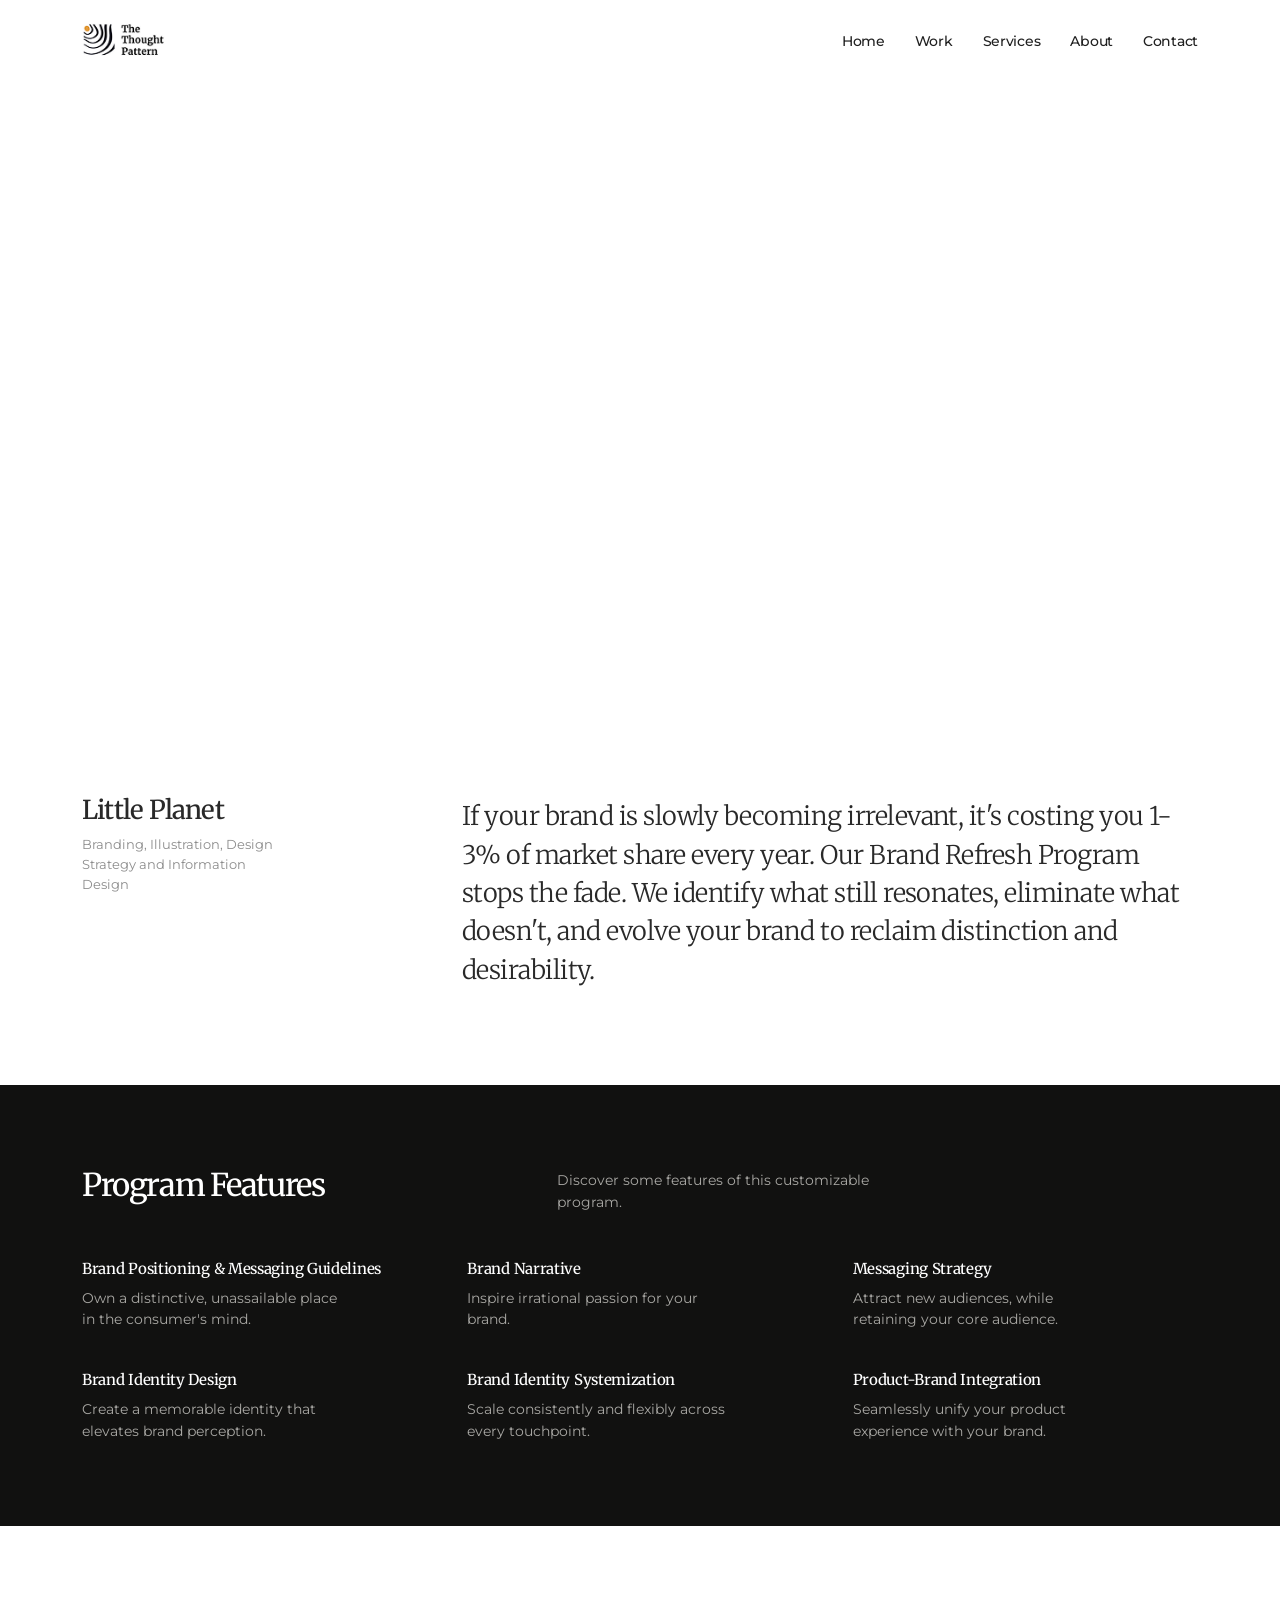
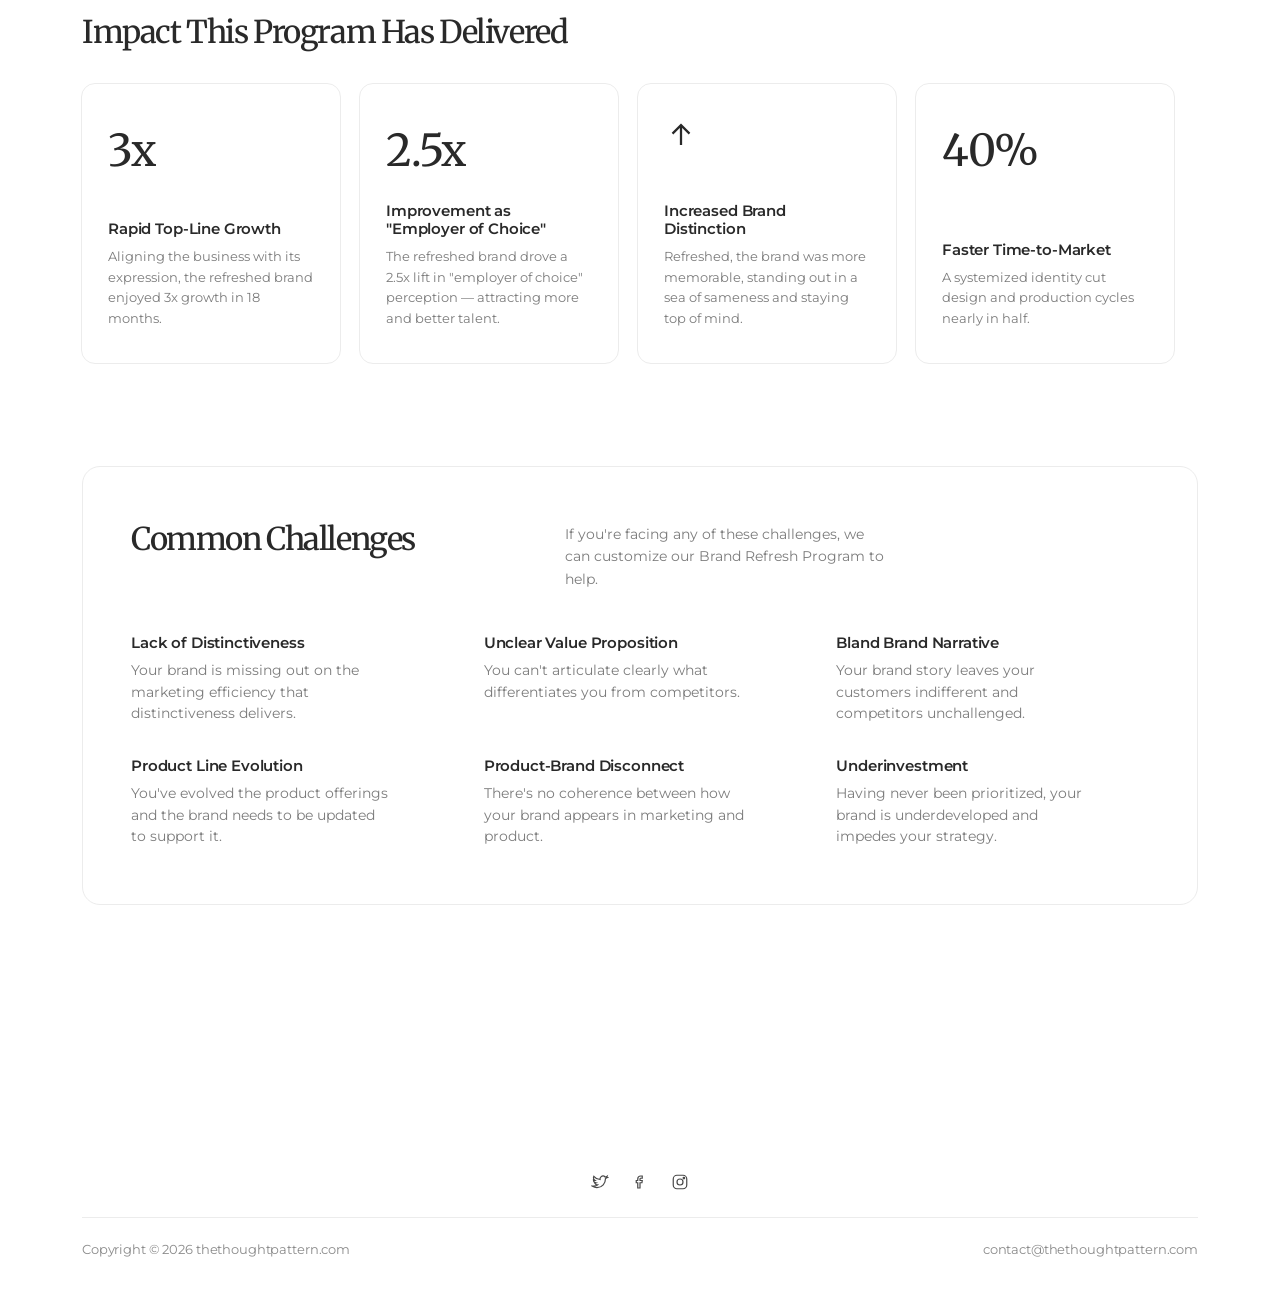
==== commit 9a3f0124: "Update work-details.html Multiple gallery quotes" ====
--- a/work-details.html
+++ b/work-details.html
@@ -209,76 +209,18 @@
 
 <!-- Project gallery -->
 <section class="wd-gallery">
-    <div class="container site-container">
-        <!-- =========================================
-         FIRST 1 × 2 IMAGE GRID
-         ========================================= -->
-
-        <div class="wd-gallery-block wd-split">
-            <figure>
-                <img id="wdGalleryImg1" src="" alt="" />
-            </figure>
-
-            <figure>
-                <img id="wdGalleryImg2" src="" alt="" />
-            </figure>
-        </div>
-
-        <!-- =========================================
-         FIRST QUOTE
-         ========================================= -->
-
-        <div class="wd-gallery-block wd-quote-row">
-            <p class="wd-quote" id="wdQuote1"></p>
-        </div>
-
-        <!-- =========================================
-         SECOND 1 × 2 IMAGE GRID
-         ========================================= -->
-
-        <div class="wd-gallery-block wd-split">
-            <figure>
-                <img id="wdGalleryImg3" src="" alt="" />
-            </figure>
-
-            <figure>
-                <img id="wdGalleryImg4" src="" alt="" />
-            </figure>
-        </div>
-
-        <!-- =========================================
-         HORIZONTAL IMAGE
-         ========================================= -->
-
-        <div class="wd-gallery-block wd-horizontal" id="wdHorizontalImage">
-            <img id="wdGalleryImg5" src="" alt="" />
-        </div>
-
-        <!-- =========================================
-         ADDITIONAL GALLERY IMAGES
-         ========================================= -->
-
-        <div id="wdAdditionalGallery" class="wd-additional-gallery"></div>
-
-        <!-- =========================================
-         SECOND QUOTE
-         ========================================= -->
-
-        <div class="wd-gallery-block wd-quote-row">
-            <p class="wd-quote" id="wdQuote2"></p>
-        </div>
-
-        <!-- =========================================
-         NEXT PROJECT
-         ========================================= -->
-
-        <div class="wd-next-project" id="wdNextProject" hidden>
-            <a id="wdNextLink" href="#" aria-label="Next project">
-                <span class="wd-next-label">Next Project</span>
-                <span class="wd-next-name" id="wdNextName"></span>
-            </a>
-        </div>
+  <div class="container site-container">
+    <!-- Gallery blocks are rendered here from Pages CMS in their saved order. -->
+    <div id="wdGalleryBlocks"></div>
+
+    <!-- Next project -->
+    <div class="wd-next-project" id="wdNextProject" hidden>
+      <a id="wdNextLink" href="#" aria-label="Next project">
+        <span class="wd-next-label">Next Project</span>
+        <span class="wd-next-name" id="wdNextName"></span>
+      </a>
     </div>
+  </div>
 </section>
 
 </main>
@@ -632,241 +574,257 @@
  * ------------------------------------------------------------
  */
 
+function createGalleryImage(src, altText) {
+
+  var image = document.createElement('img');
+
+  image.alt = altText || 'Project gallery image';
+  image.loading = 'lazy';
+
+  var resolved = assetUrl(src);
+
+  if (!resolved) {
+    return image;
+  }
+
+  /*
+   * Preload gallery images before revealing them. This avoids
+   * broken/empty image states while Pages CMS content loads.
+   */
+  image.hidden = true;
+
+  var preloader = new Image();
+
+  preloader.onload = function () {
+    image.src = resolved;
+    image.hidden = false;
+  };
+
+  preloader.onerror = function () {
+    console.error(
+      '[Pages CMS] Could not load gallery image:',
+      resolved
+    );
+    image.hidden = true;
+  };
+
+  preloader.src =
+    resolved +
+    (resolved.indexOf('?') === -1
+      ? '?v=' + Date.now()
+      : '&v=' + Date.now());
+
+  return image;
+}
+
+
+/*
+ * ------------------------------------------------------------
+ * Render Project Gallery
+ * ------------------------------------------------------------
+ *
+ * The gallery is now an ordered Pages CMS block list.
+ *
+ * Supported block types:
+ *
+ *   image-grid
+ *   gallery-image
+ *   horizontal-image
+ *   gallery-quote
+ *
+ * Every gallery-quote is ONE independent block.
+ * Pages CMS controls the order, so quotes can be inserted
+ * anywhere and moved up/down between image blocks.
+ * ------------------------------------------------------------
+ */
+
 function renderGallery(data) {
 
-  var gallery = data.gallery || {};
-
-
-  /*
-   * ============================================================
-   * FIRST 1 × 2 IMAGE GRID
-   * ============================================================
-   */
-
-  if (gallery.grid1) {
-
-    setImage(
-      'wdGalleryImg1',
-      gallery.grid1.image1,
-      data.title || 'Project image'
-    );
-
-    setImage(
-      'wdGalleryImg2',
-      gallery.grid1.image2,
-      data.title || 'Project image'
-    );
-
+  var wrap =
+    document.getElementById('wdGalleryBlocks');
+
+  if (!wrap) {
+    return;
   }
 
-
-  /*
-   * ============================================================
-   * SECOND 1 × 2 IMAGE GRID
-   * ============================================================
-   */
-
-  if (gallery.grid2) {
-
-    setImage(
-      'wdGalleryImg3',
-      gallery.grid2.image1,
-      data.title || 'Project image'
-    );
-
-    setImage(
-      'wdGalleryImg4',
-      gallery.grid2.image2,
-      data.title || 'Project image'
-    );
-
+  wrap.innerHTML = '';
+
+  var gallery = data.gallery;
+
+  if (!Array.isArray(gallery)) {
+    return;
   }
 
-
-  /*
-   * ============================================================
-   * HORIZONTAL IMAGE
-   * ============================================================
-   */
-
-  if (gallery.horizontal) {
-
-    setImage(
-      'wdGalleryImg5',
-      gallery.horizontal,
-      data.title || 'Project image'
-    );
-
-  }
-
-
-  /*
-   * ============================================================
-   * ADDITIONAL GALLERY IMAGES
-   * ============================================================
-   */
-
-  var additionalWrap =
-    document.getElementById(
-      'wdAdditionalGallery'
-    );
-
-
-  if (additionalWrap) {
-
-    additionalWrap.innerHTML = '';
-
-
-    if (
-      Array.isArray(gallery.additional) &&
-      gallery.additional.length
-    ) {
-
-      gallery.additional.forEach(
-        function (imagePath, index) {
-
-          if (!imagePath) {
-            return;
-          }
-
-
-          var figure =
-            document.createElement('figure');
-
-
-          var image =
-            document.createElement('img');
-
-
-          image.src =
-            assetUrl(imagePath);
-
-
-          image.alt =
+  gallery.forEach(function (block) {
+
+    if (!block || !block.type) {
+      return;
+    }
+
+    var section =
+      document.createElement('div');
+
+    section.className =
+      'wd-gallery-block';
+
+
+    /*
+     * ========================================================
+     * 1 × 2 IMAGE GRID
+     * ========================================================
+     */
+
+    if (block.type === 'image-grid') {
+
+      section.classList.add('wd-split');
+
+      var figure1 =
+        document.createElement('figure');
+
+      var figure2 =
+        document.createElement('figure');
+
+      if (block.image1) {
+
+        figure1.appendChild(
+          createGalleryImage(
+            block.image1,
             data.title
-              ? data.title + ' — Gallery image ' + (index + 1)
-              : 'Project gallery image';
-
-
-          image.loading = 'lazy';
-
-
-          figure.appendChild(image);
-
-          additionalWrap.appendChild(figure);
-
-        }
-      );
-
-    }
-
-  }
-
-
-  /*
-   * ============================================================
-   * ACCENT / COLOUR SWATCH
-   * ============================================================
-   *
-   * If you removed accent from your JSON and YAML,
-   * this simply leaves the swatch empty.
-   *
-   * ============================================================
-   */
-
-  var swatch =
-    document.getElementById(
-      'wdSwatchColor'
-    );
-
-
-  if (swatch) {
-
-    if (data.accent) {
-
-      swatch.style.background =
-        data.accent;
-
-    } else {
-
-      swatch.style.background =
-        '#f1f1f1';
-
-    }
-
-  }
-
-
-  /*
-   * ============================================================
-   * WORDMARK
-   * ============================================================
-   */
-
-  var wordmark =
-    document.getElementById(
-      'wdWordmark'
-    );
-
-
-  if (wordmark && data.gradient) {
-
-    wordmark.style.background =
-      data.gradient;
-
-  }
-
-
-  /*
-   * If gradient has been removed from the JSON,
-   * give the wordmark a neutral background.
-   */
-
-  if (wordmark && !data.gradient) {
-
-    wordmark.style.background =
-      '#222';
-
-  }
-
-
-  /*
-   * ============================================================
-   * WORDMARK TEXT
-   * ============================================================
-   */
-
-  setText(
-    'wdWordmarkText',
-    data.wordmark ||
-    data.title ||
-    'Project'
-  );
-
-
-  /*
-   * ============================================================
-   * QUOTES
-   * ============================================================
-   */
-
-  if (data.quotes) {
-
-    setText(
-      'wdQuote1',
-      data.quotes.quote1 || ''
-    );
-
-    setText(
-      'wdQuote2',
-      data.quotes.quote2 || ''
-    );
-
-  }
+              ? data.title + ' — Gallery image'
+              : 'Project gallery image'
+          )
+        );
+
+      }
+
+      if (block.image2) {
+
+        figure2.appendChild(
+          createGalleryImage(
+            block.image2,
+            data.title
+              ? data.title + ' — Gallery image'
+              : 'Project gallery image'
+          )
+        );
+
+      }
+
+      if (figure1.childNodes.length) {
+        section.appendChild(figure1);
+      }
+
+      if (figure2.childNodes.length) {
+        section.appendChild(figure2);
+      }
+
+    }
+
+
+    /*
+     * ========================================================
+     * SINGLE GALLERY IMAGE
+     * ========================================================
+     */
+
+    else if (block.type === 'gallery-image') {
+
+      section.classList.add('wd-single-image');
+
+      if (block.image) {
+
+        section.appendChild(
+          createGalleryImage(
+            block.image,
+            data.title
+              ? data.title + ' — Gallery image'
+              : 'Project gallery image'
+          )
+        );
+
+      }
+
+    }
+
+
+    /*
+     * ========================================================
+     * HORIZONTAL IMAGE
+     * ========================================================
+     */
+
+    else if (block.type === 'horizontal-image') {
+
+      section.classList.add('wd-horizontal');
+
+      if (block.image) {
+
+        section.appendChild(
+          createGalleryImage(
+            block.image,
+            data.title
+              ? data.title + ' — Gallery image'
+              : 'Project gallery image'
+          )
+        );
+
+      }
+
+    }
+
+
+    /*
+     * ========================================================
+     * ONE INDEPENDENT GALLERY QUOTE
+     * ========================================================
+     */
+
+    else if (block.type === 'gallery-quote') {
+
+      section.classList.add('wd-quote-row');
+
+      var quote =
+        document.createElement('p');
+
+      quote.className =
+        'wd-quote';
+
+      quote.textContent =
+        block.quote || '';
+
+      if (!block.quote) {
+        return;
+      }
+
+      section.appendChild(quote);
+
+    }
+
+
+    /*
+     * Ignore unknown block types rather than breaking
+     * the complete project page.
+     */
+
+    else {
+
+      console.warn(
+        '[Pages CMS] Unknown gallery block type:',
+        block.type
+      );
+
+      return;
+
+    }
+
+
+    if (section.childNodes.length) {
+      wrap.appendChild(section);
+    }
+
+  });
 
 }
-
-
 
   /*
    * ============================================================
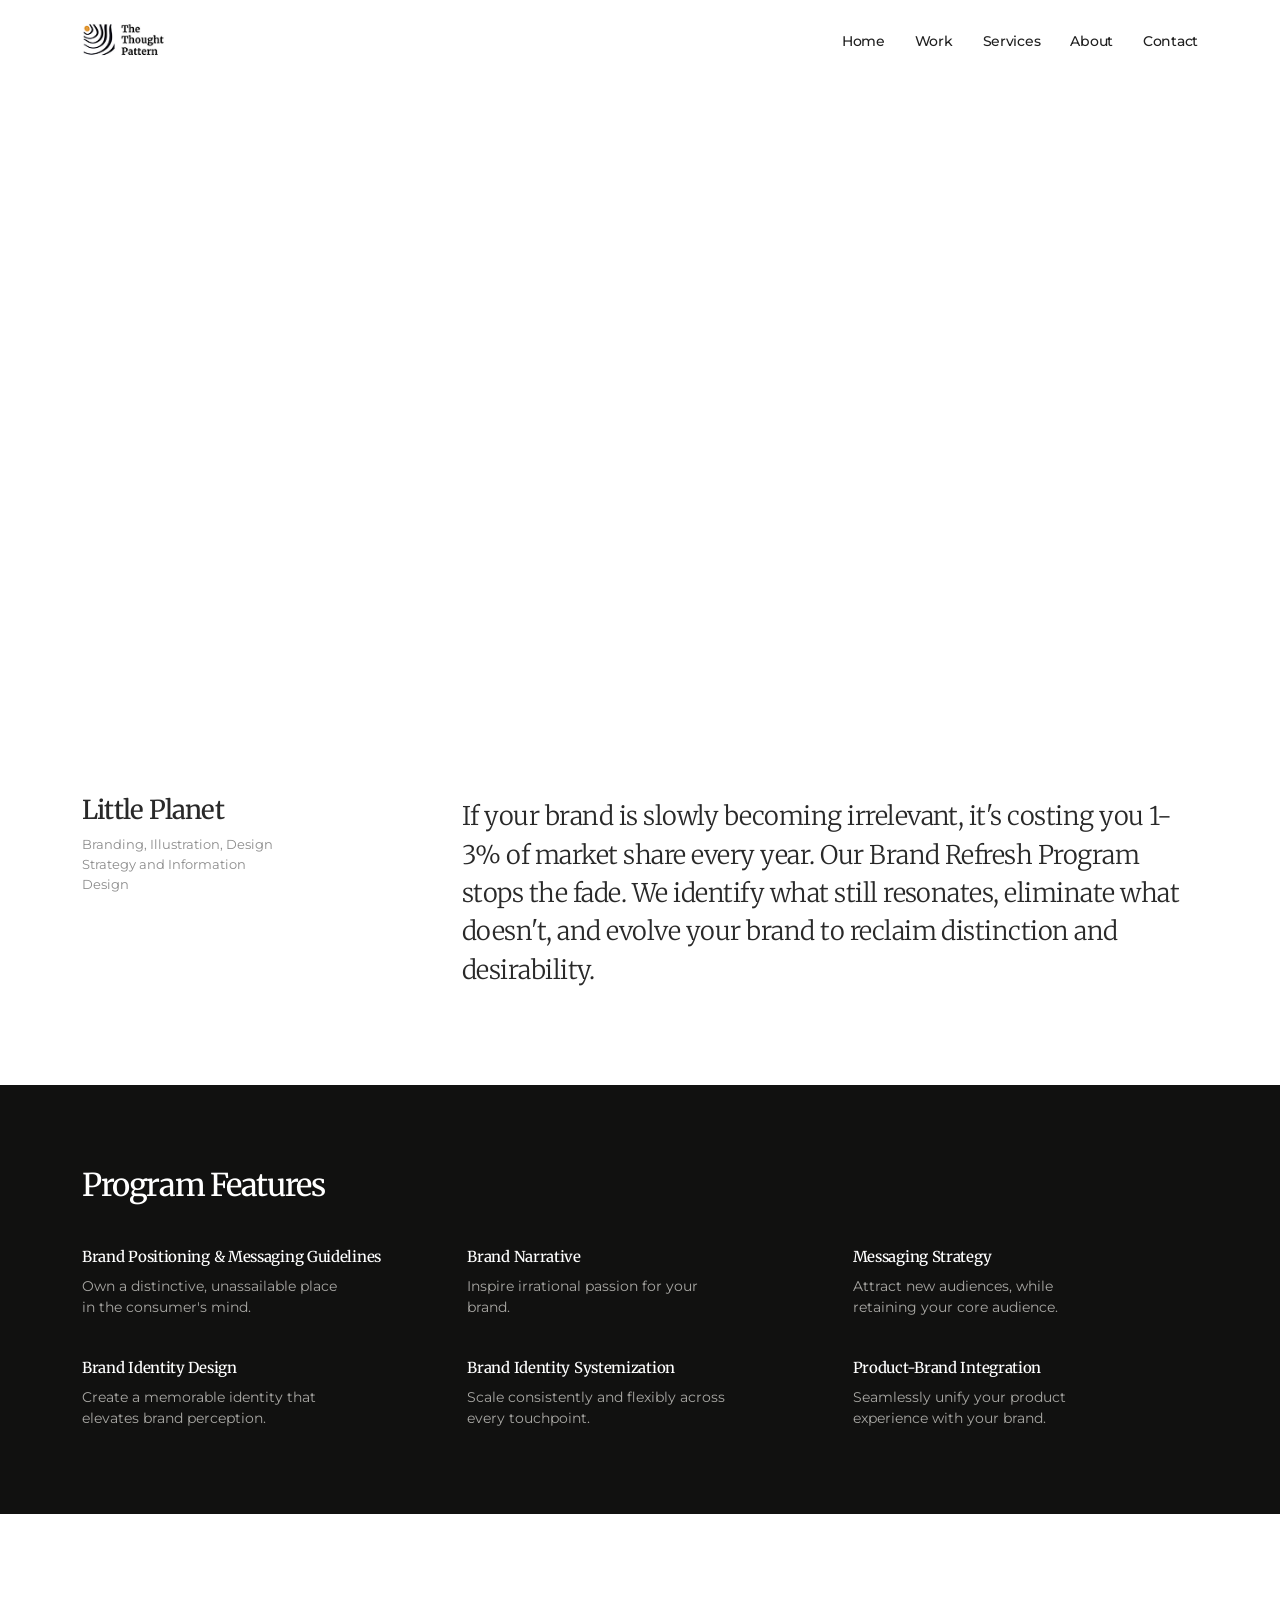
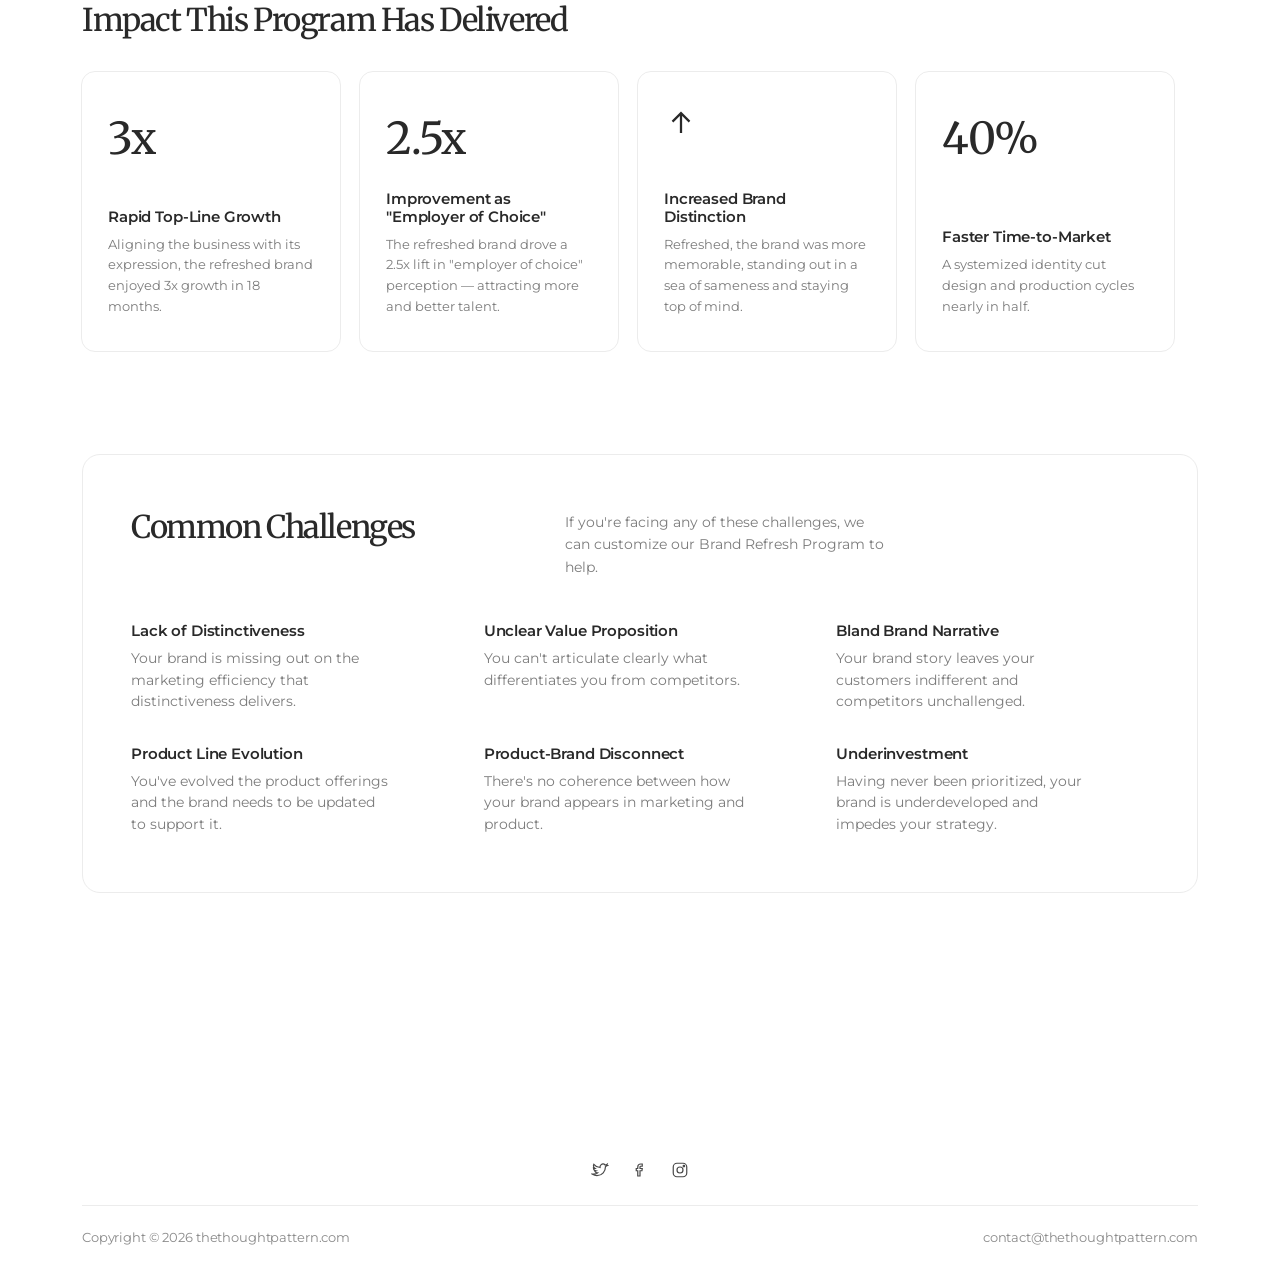
==== commit 260d0485: "Update work-details.html" ====
--- a/work-details.html
+++ b/work-details.html
@@ -90,9 +90,6 @@
       <div class="row wd-features-top align-items-start">
         <div class="col-lg-4">
           <h2 id="wdProgramTitle">Program Features</h2>
-        </div>
-        <div class="col-lg-7 offset-lg-1">
-          <p id="wdProgramIntro">Discover some features of this customizable program.</p>
         </div>
       </div>
 
--- a/work-details.css
+++ b/work-details.css
@@ -162,6 +162,23 @@
   text-transform: lowercase;
 }
 
+
+
+/* Single gallery image block */
+.wd-single-image {
+  width: 100%;
+  overflow: hidden;
+  border-radius: 4px;
+}
+
+.wd-single-image img {
+  width: 100%;
+  height: auto;
+  display: block;
+  object-fit: cover;
+}
+
+
 /* =========================================
    HORIZONTAL PROJECT IMAGE
    ========================================= */
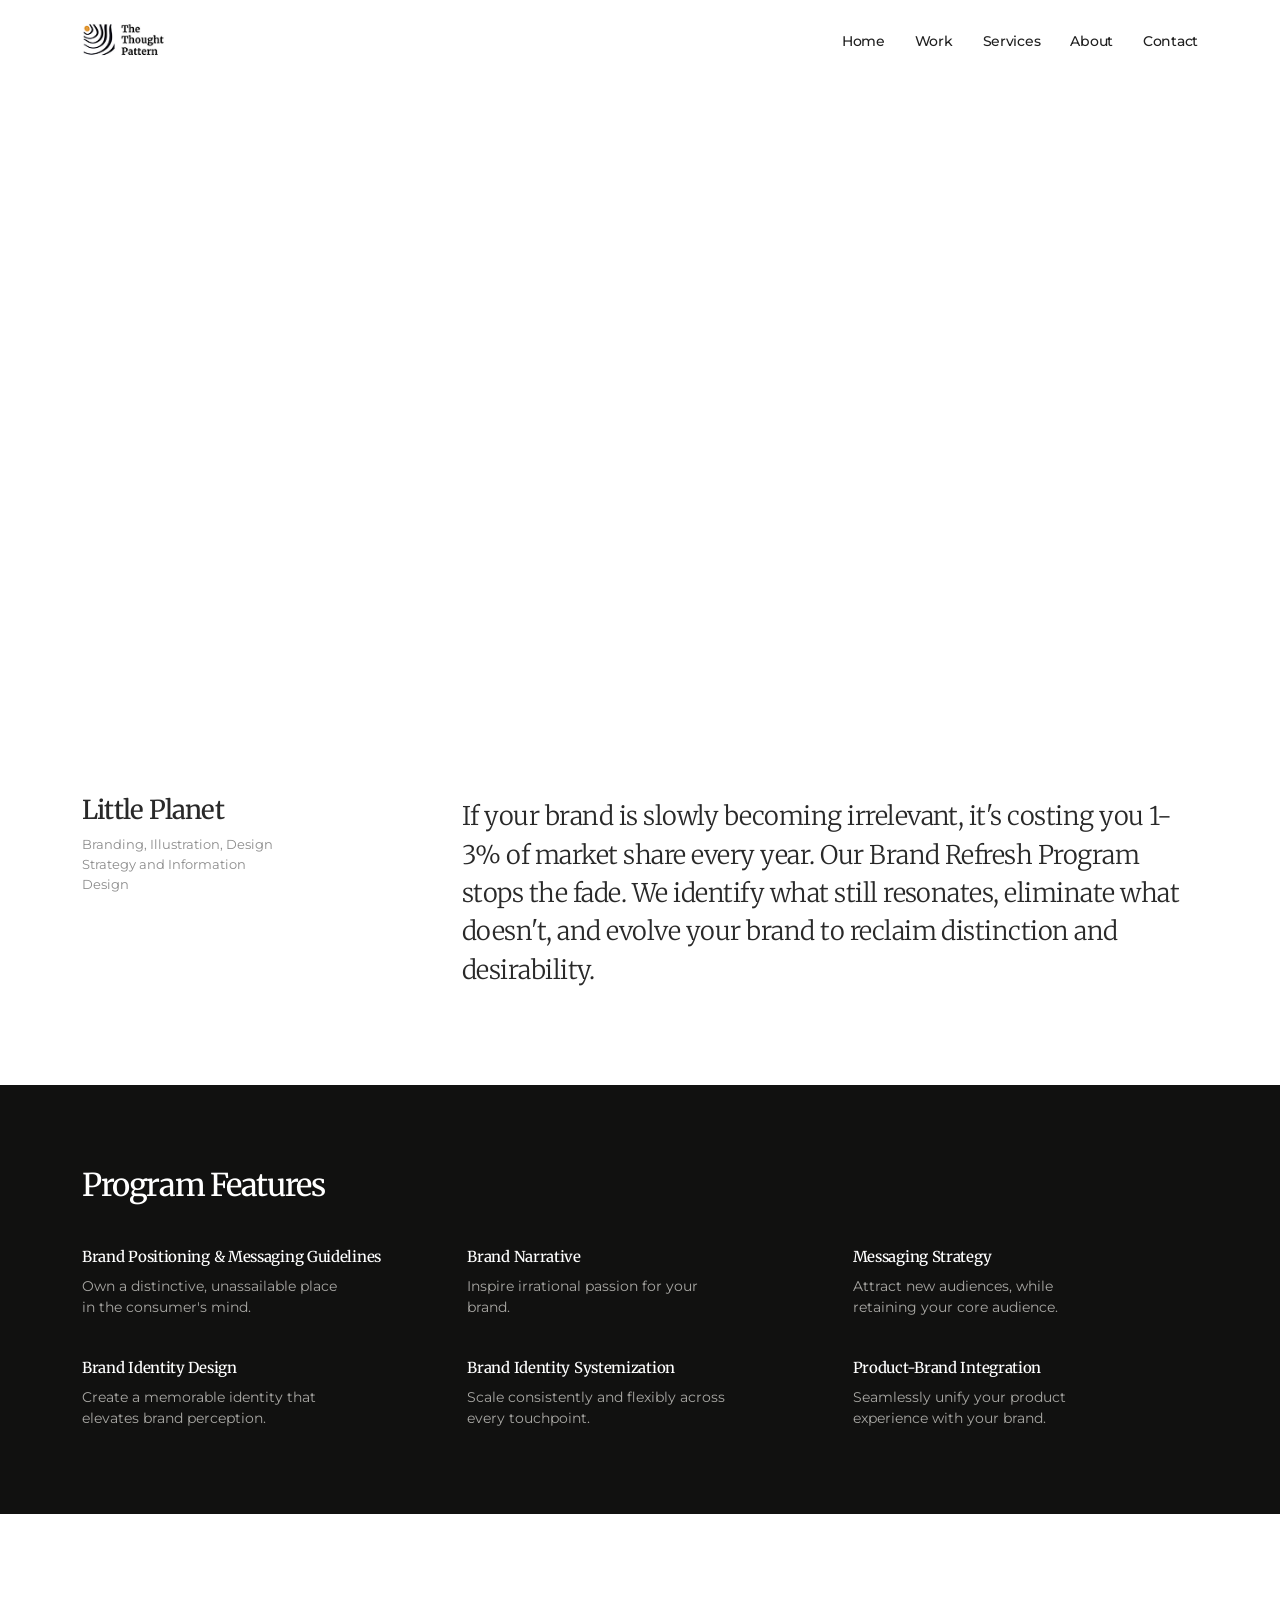
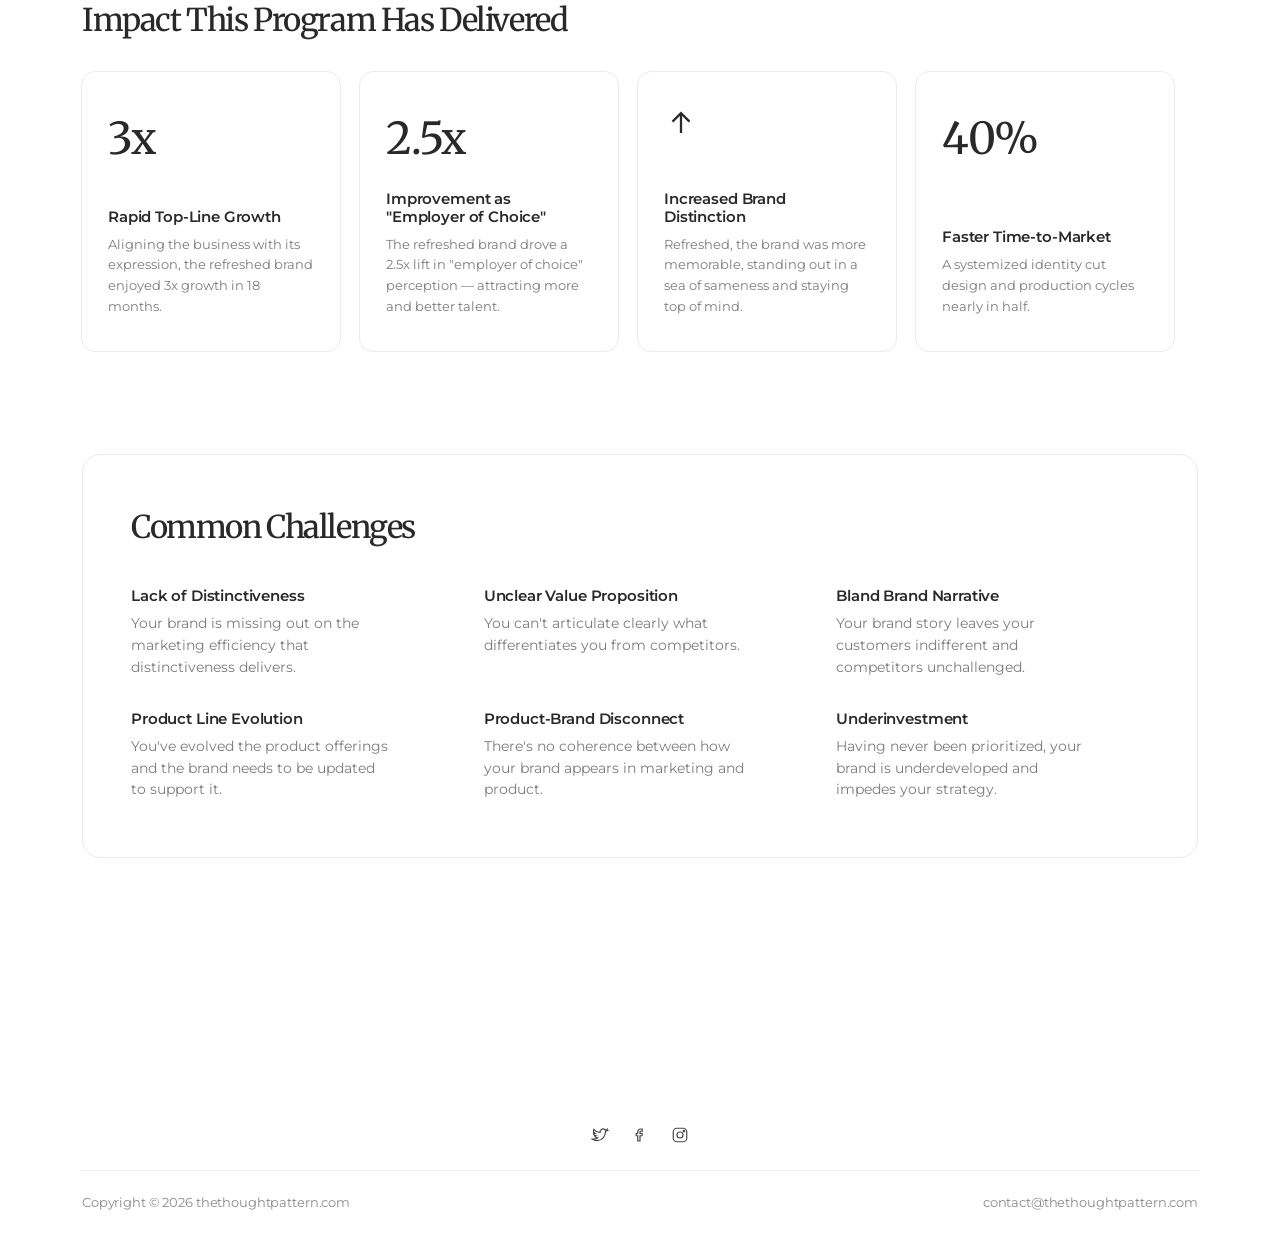
==== commit 296a11ca: "Update work-details.html" ====
--- a/work-details.html
+++ b/work-details.html
@@ -168,9 +168,6 @@
         <div class="row wd-challenges-top align-items-start">
           <div class="col-lg-4">
             <h2 id="wdChallengesTitle">Common Challenges</h2>
-          </div>
-          <div class="col-lg-7 offset-lg-1">
-            <p id="wdChallengesIntro">If you're facing any of these challenges, we can customize our Brand Refresh Program to help.</p>
           </div>
         </div>
 
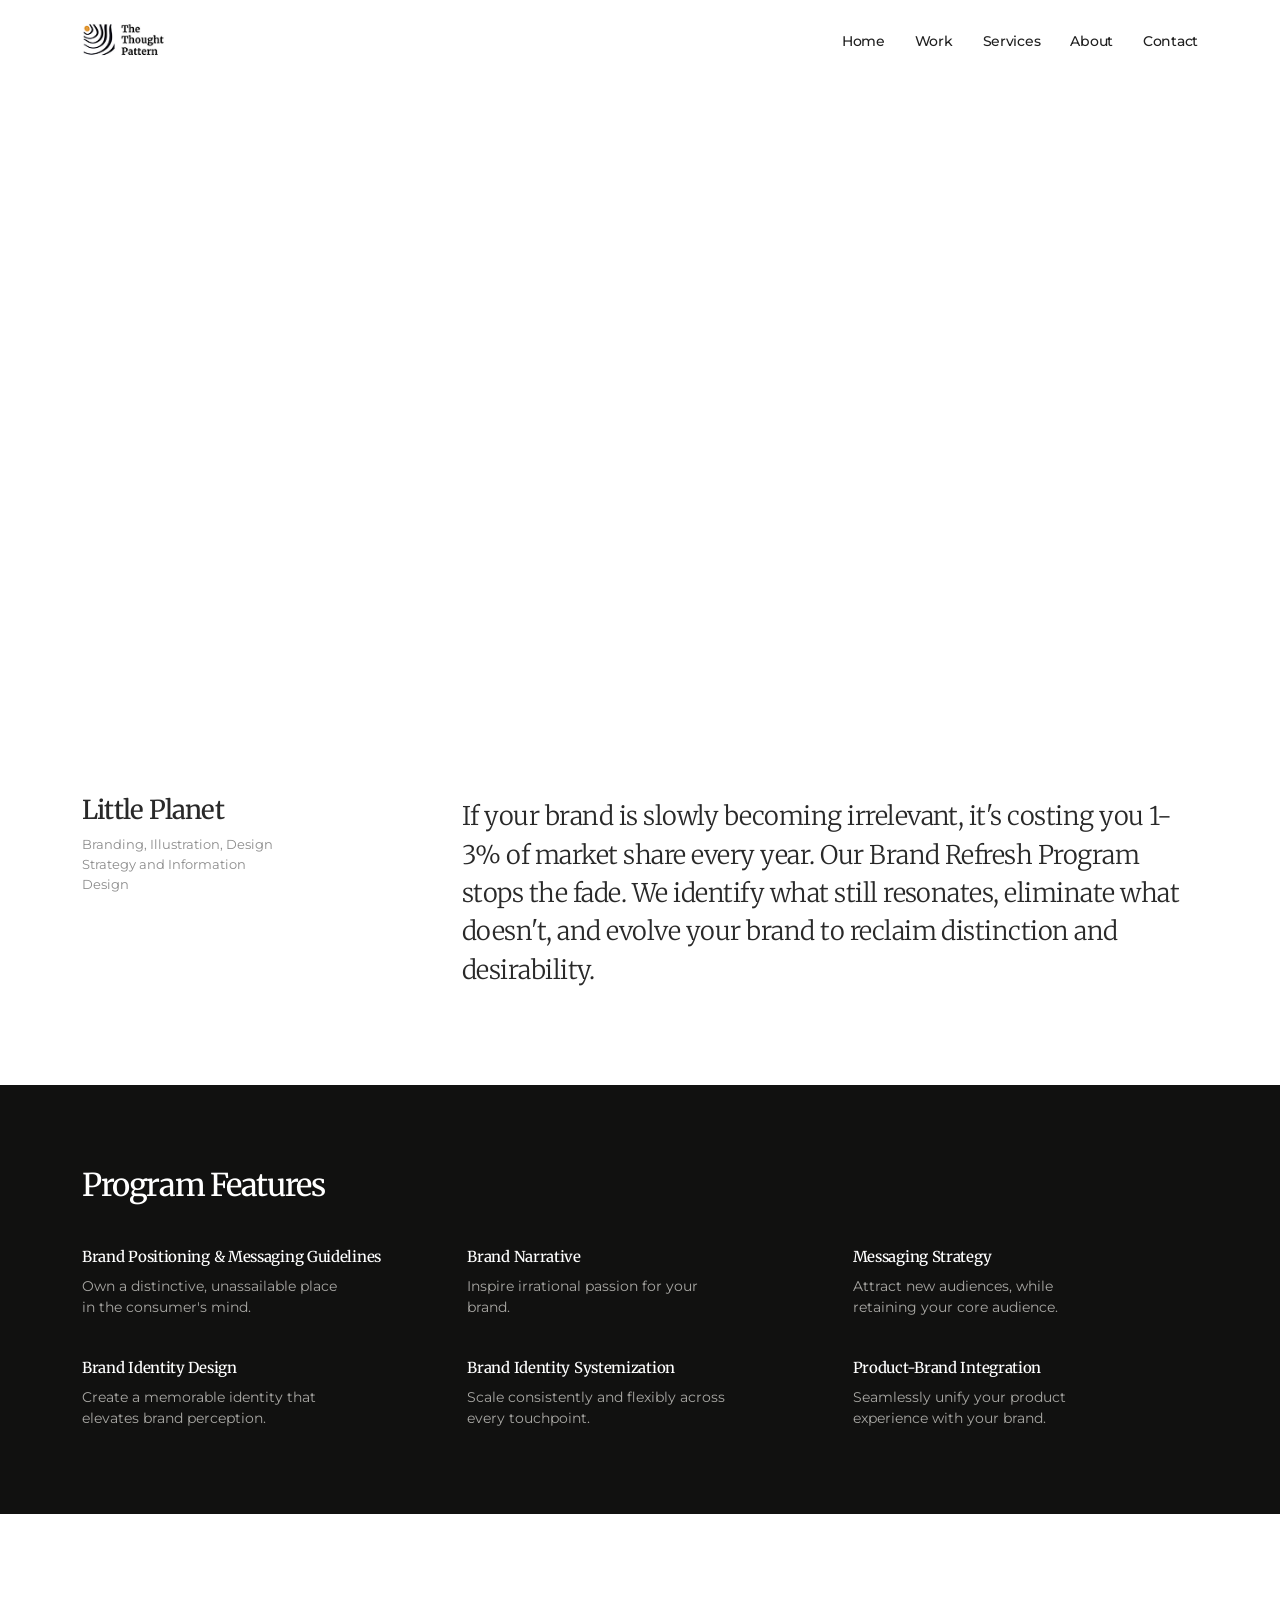
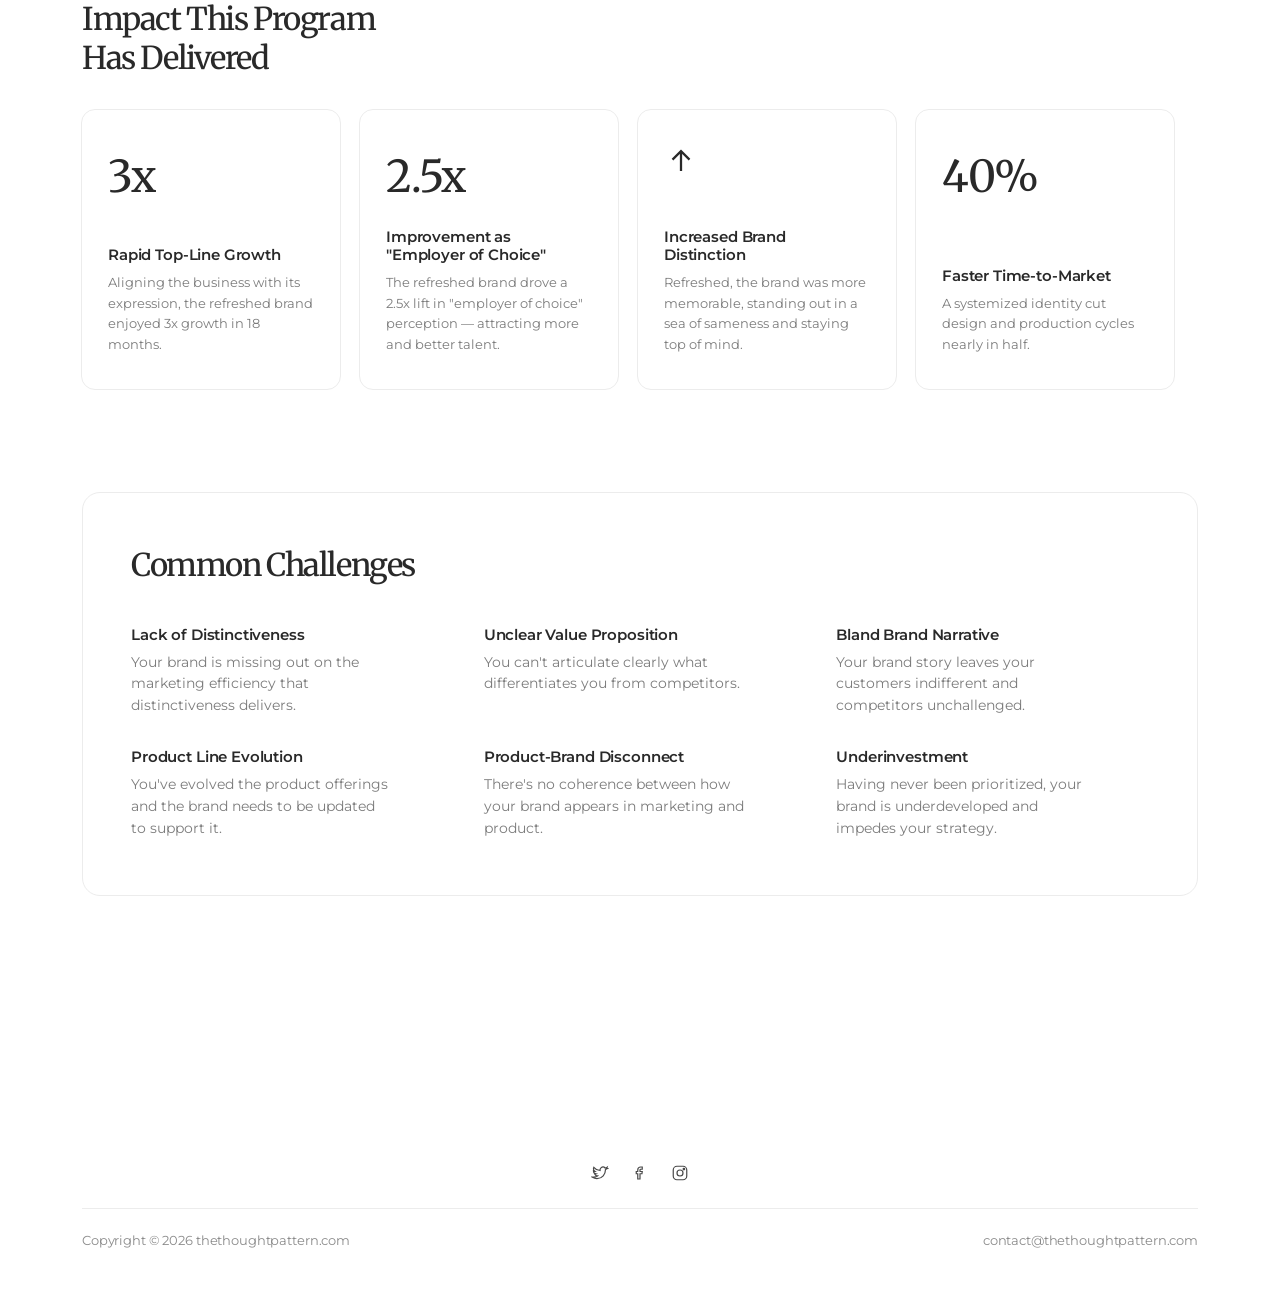
==== commit c34f27e1: "Update work-details.html" ====
--- a/work-details.html
+++ b/work-details.html
@@ -125,7 +125,10 @@
   <!-- Impact -->
   <section class="wd-impact">
     <div class="container site-container">
-      <h2 id="wdImpactTitle">Impact This Program Has Delivered</h2>
+      <h2 id="wdImpactTitle">
+        Impact This Program<br>
+        <span>Has Delivered</span>
+      </h2>
       <div id="wdImpact" class="wd-impact-scroller">
         <div class="wd-impact-card">
           <div class="wd-impact-number">3x</div>
--- a/work-details.css
+++ b/work-details.css
@@ -277,3 +277,24 @@
   }
 
 }
+
+/* =========================================
+   CUSTOM SECTION HEADING ADJUSTMENTS
+   ========================================= */
+
+/* Impact heading */
+#wdImpactTitle {
+  max-width: 500px;
+  line-height: 1;
+}
+
+#wdImpactTitle span {
+  display: block;
+  margin-top: 8px;
+}
+
+/* Common Challenges heading */
+#wdChallengesTitle {
+  white-space: nowrap;
+  max-width: none;
+}
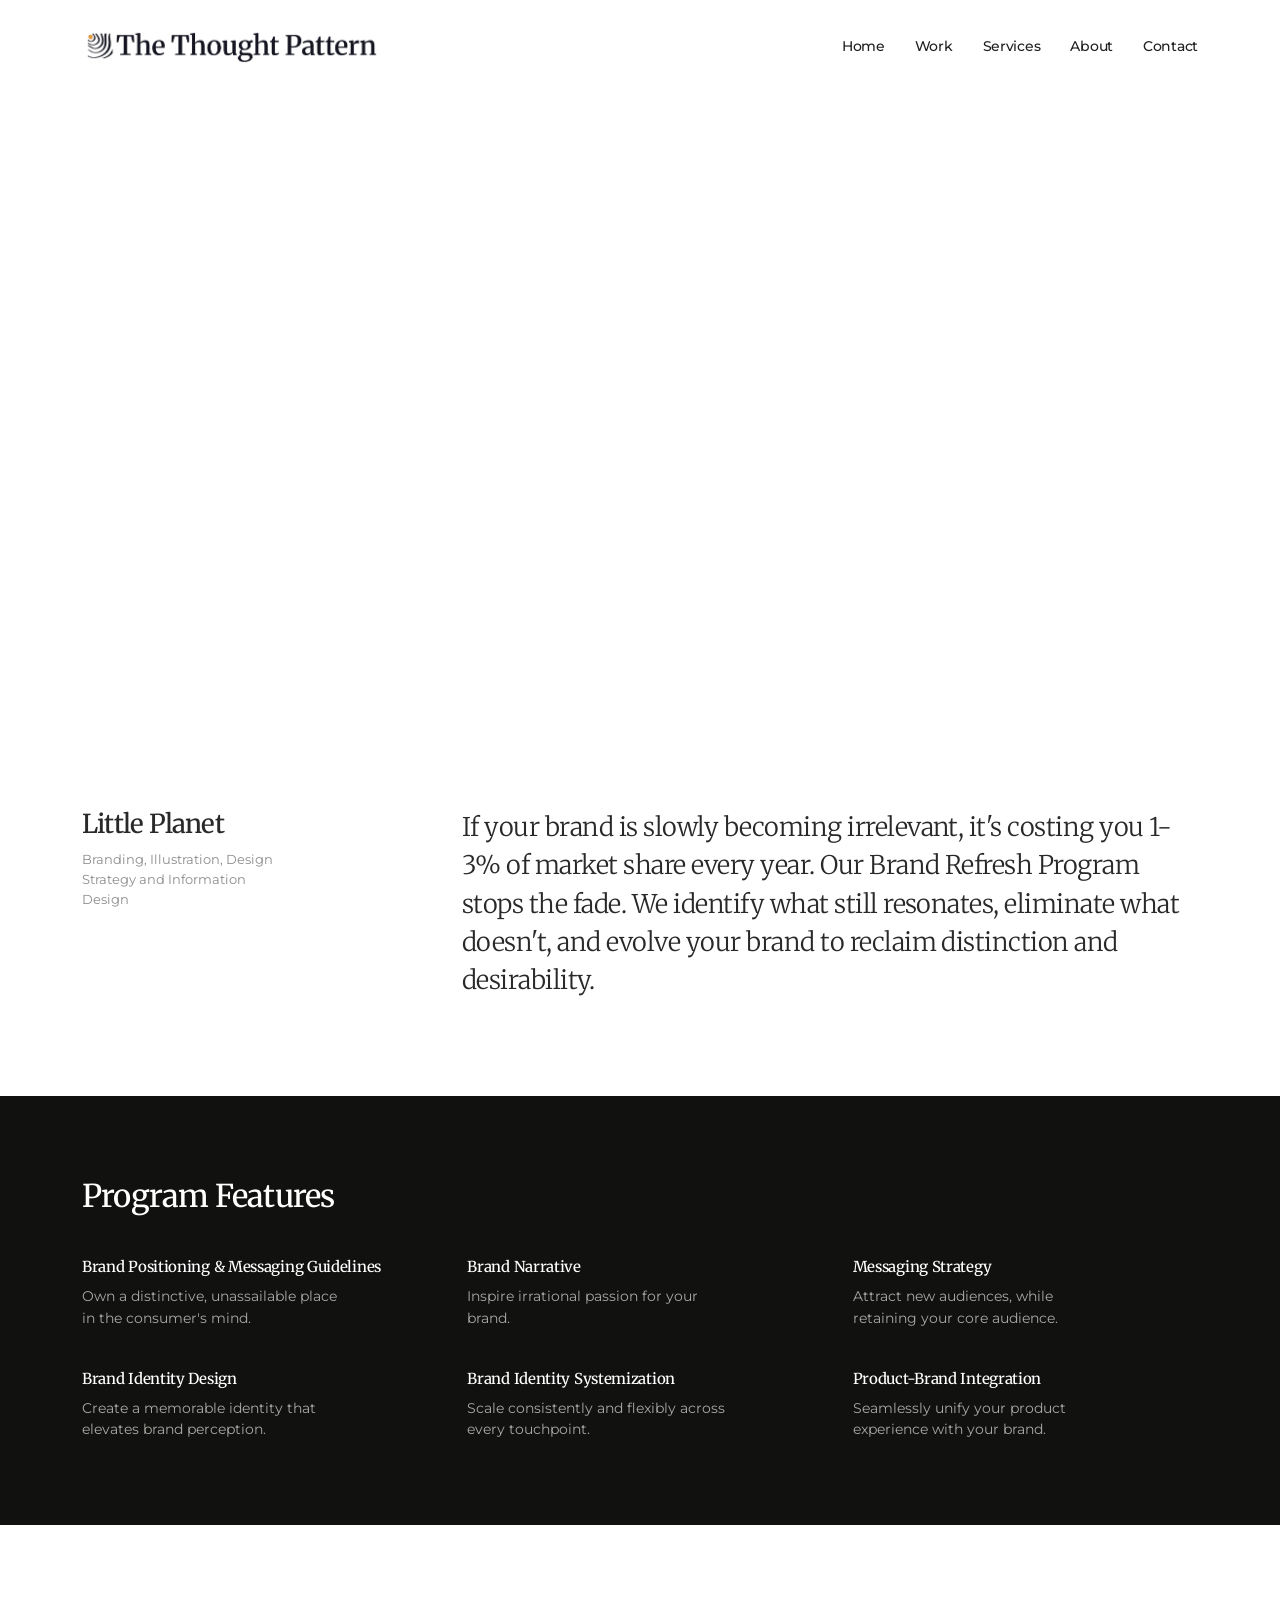
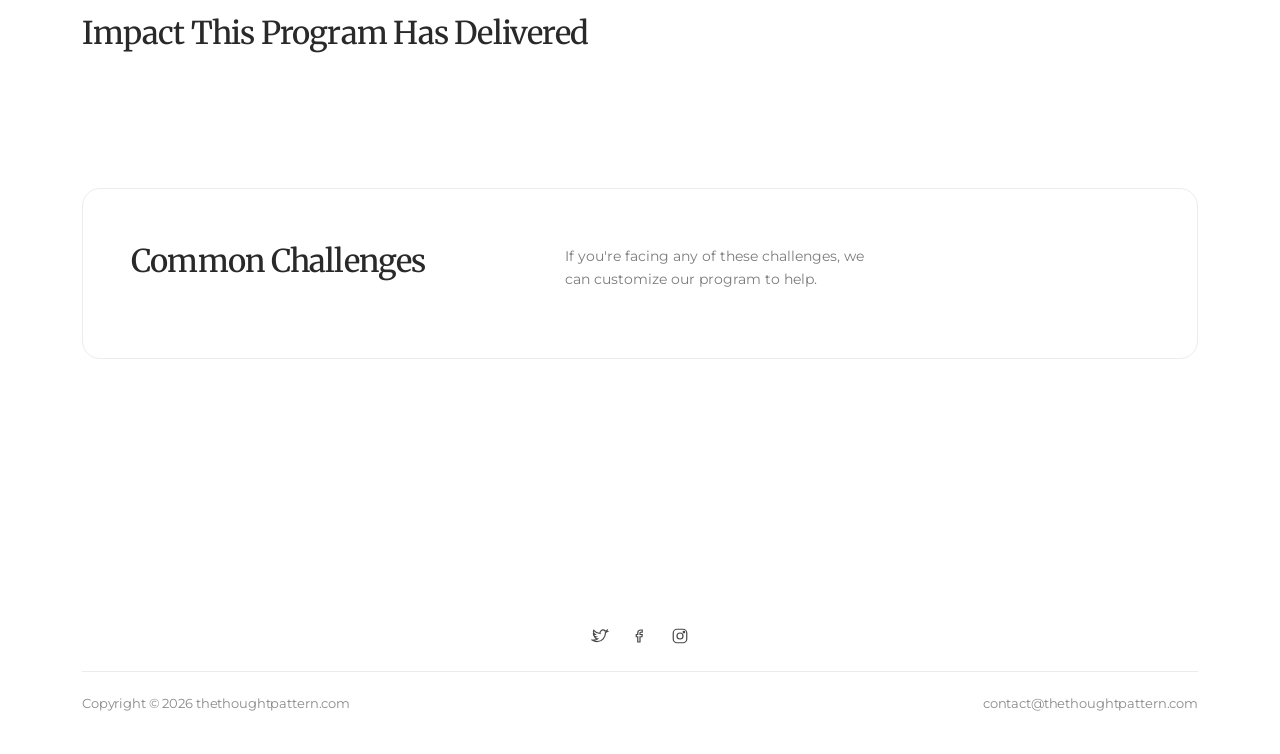
==== commit 12c196f3: "Update work-details.html" ====
--- a/work-details.html
+++ b/work-details.html
@@ -123,83 +123,27 @@
   </section>
 
   <!-- Impact -->
-  <section class="wd-impact">
+  <section class="wd-impact" id="wdImpactSection">
     <div class="container site-container">
-      <h2 id="wdImpactTitle">
-        Impact This Program<br>
-        <span>Has Delivered</span>
-      </h2>
-      <div id="wdImpact" class="wd-impact-scroller">
-        <div class="wd-impact-card">
-          <div class="wd-impact-number">3x</div>
-          <div class="wd-impact-text">
-            <h4>Rapid Top-Line Growth</h4>
-            <p>Aligning the business with its expression, the refreshed brand enjoyed 3x growth in 18 months.</p>
-          </div>
-        </div>
-        <div class="wd-impact-card">
-          <div class="wd-impact-number">2.5x</div>
-          <div class="wd-impact-text">
-            <h4>Improvement as "Employer of Choice"</h4>
-            <p>The refreshed brand drove a 2.5x lift in "employer of choice" perception — attracting more and better talent.</p>
-          </div>
-        </div>
-        <div class="wd-impact-card">
-          <div class="wd-impact-icon">
-            <svg viewBox="0 0 24 24" fill="none" stroke="currentColor" stroke-width="1.6"><path d="M12 19V5M6 11l6-6 6 6"/></svg>
-          </div>
-          <div class="wd-impact-text">
-            <h4>Increased Brand Distinction</h4>
-            <p>Refreshed, the brand was more memorable, standing out in a sea of sameness and staying top of mind.</p>
-          </div>
-        </div>
-        <div class="wd-impact-card">
-          <div class="wd-impact-number">40%</div>
-          <div class="wd-impact-text">
-            <h4>Faster Time-to-Market</h4>
-            <p>A systemized identity cut design and production cycles nearly in half.</p>
-          </div>
-        </div>
-      </div>
+      <h2 id="wdImpactTitle">Impact This Program Has Delivered</h2>
+      <div id="wdImpact" class="wd-impact-scroller"></div>
     </div>
   </section>
 
   <!-- Common Challenges -->
-  <section class="wd-challenges">
+  <section class="wd-challenges" id="wdChallengesSection">
     <div class="container site-container">
       <div class="wd-challenges-box">
         <div class="row wd-challenges-top align-items-start">
           <div class="col-lg-4">
             <h2 id="wdChallengesTitle">Common Challenges</h2>
           </div>
-        </div>
-
-        <div id="wdChallenges" class="row wd-challenges-grid">
-          <div class="col-md-4 wd-challenge">
-            <h4>Lack of Distinctiveness</h4>
-            <p>Your brand is missing out on the marketing efficiency that distinctiveness delivers.</p>
-          </div>
-          <div class="col-md-4 wd-challenge">
-            <h4>Unclear Value Proposition</h4>
-            <p>You can't articulate clearly what differentiates you from competitors.</p>
-          </div>
-          <div class="col-md-4 wd-challenge">
-            <h4>Bland Brand Narrative</h4>
-            <p>Your brand story leaves your customers indifferent and competitors unchallenged.</p>
-          </div>
-          <div class="col-md-4 wd-challenge">
-            <h4>Product Line Evolution</h4>
-            <p>You've evolved the product offerings and the brand needs to be updated to support it.</p>
-          </div>
-          <div class="col-md-4 wd-challenge">
-            <h4>Product-Brand Disconnect</h4>
-            <p>There's no coherence between how your brand appears in marketing and product.</p>
-          </div>
-          <div class="col-md-4 wd-challenge">
-            <h4>Underinvestment</h4>
-            <p>Having never been prioritized, your brand is underdeveloped and impedes your strategy.</p>
+          <div class="col-lg-7 offset-lg-1">
+            <p id="wdChallengesIntro">If you're facing any of these challenges, we can customize our program to help.</p>
           </div>
         </div>
+
+        <div id="wdChallenges" class="row wd-challenges-grid"></div>
       </div>
     </div>
   </section>
@@ -449,110 +393,185 @@
    * ------------------------------------------------------------
    */
 
-  function renderImpact(items) {
+  function renderImpactSection(data) {
+
+    var section =
+      document.getElementById('wdImpactSection');
+
+    var title =
+      document.getElementById('wdImpactTitle');
 
     var wrap =
-      document.getElementById(
-        'wdImpact'
-      );
-
-    if (!wrap) {
-      return;
-    }
-
-    if (!Array.isArray(items)) {
-      return;
-    }
-
-    wrap.innerHTML = items.map(function (item) {
+      document.getElementById('wdImpact');
+
+    if (!section || !wrap) {
+      return;
+    }
+
+    /*
+     * Explicit false hides the entire section.
+     * Missing showImpact keeps the section visible for older JSON files.
+     */
+    if (data.showImpact === false) {
+      section.hidden = true;
+      return;
+    }
+
+    section.hidden = false;
+
+    if (title) {
+      title.textContent =
+        data.impactTitle ||
+        'Impact This Program Has Delivered';
+    }
+
+    wrap.innerHTML = '';
+
+    if (!Array.isArray(data.impact) || !data.impact.length) {
+      section.hidden = true;
+      return;
+    }
+
+    data.impact.forEach(function (item) {
+
+      if (!item) {
+        return;
+      }
+
+      var card =
+        document.createElement('div');
+
+      card.className = 'wd-impact-card';
 
       var metric =
-        item.metric || '';
-
-      var metricMarkup =
-        metric.toLowerCase() === 'up'
-
-          ? (
-              '<div class="wd-impact-icon">' +
-                '<svg viewBox="0 0 24 24" fill="none" stroke="currentColor" stroke-width="1.6">' +
-                  '<path d="M12 19V5M6 11l6-6 6 6"/>' +
-                '</svg>' +
-              '</div>'
-            )
-
-          : (
-              '<div class="wd-impact-number">' +
-                metric +
-              '</div>'
-            );
-
-
-      return (
-        '<div class="wd-impact-card">' +
-
-          metricMarkup +
-
-          '<div class="wd-impact-text">' +
-
-            '<h4>' +
-              (item.title || '') +
-            '</h4>' +
-
-            '<p>' +
-              (item.description || '') +
-            '</p>' +
-
-          '</div>' +
-
-        '</div>'
-      );
-
-    }).join('');
-
+        String(item.metric || '');
+
+      if (metric.toLowerCase() === 'up') {
+
+        var icon =
+          document.createElement('div');
+
+        icon.className = 'wd-impact-icon';
+
+        icon.innerHTML =
+          '<svg viewBox="0 0 24 24" fill="none" stroke="currentColor" stroke-width="1.6" aria-hidden="true">' +
+            '<path d="M12 19V5M6 11l6-6 6 6"/>' +
+          '</svg>';
+
+        card.appendChild(icon);
+
+      } else {
+
+        var number =
+          document.createElement('div');
+
+        number.className = 'wd-impact-number';
+        number.textContent = metric;
+
+        card.appendChild(number);
+
+      }
+
+      var text =
+        document.createElement('div');
+
+      text.className = 'wd-impact-text';
+
+      var heading =
+        document.createElement('h4');
+
+      heading.textContent =
+        item.title || '';
+
+      var description =
+        document.createElement('p');
+
+      description.textContent =
+        item.description || '';
+
+      text.appendChild(heading);
+      text.appendChild(description);
+      card.appendChild(text);
+      wrap.appendChild(card);
+
+    });
   }
 
-
   /*
    * ------------------------------------------------------------
    * Render Challenges
    * ------------------------------------------------------------
    */
 
-  function renderChallenges(items) {
+  function renderChallengesSection(data) {
+
+    var section =
+      document.getElementById('wdChallengesSection');
+
+    var title =
+      document.getElementById('wdChallengesTitle');
 
     var wrap =
-      document.getElementById(
-        'wdChallenges'
-      );
-
-    if (!wrap) {
-      return;
-    }
-
-    if (!Array.isArray(items)) {
-      return;
-    }
-
-    wrap.innerHTML = items.map(function (item) {
-
-      return (
-        '<div class="col-md-4 wd-challenge">' +
-
-          '<h4>' +
-            (item.title || '') +
-          '</h4>' +
-
-          '<p>' +
-            (item.description || '') +
-          '</p>' +
-
-        '</div>'
-      );
-
-    }).join('');
-
+      document.getElementById('wdChallenges');
+
+    if (!section || !wrap) {
+      return;
+    }
+
+    /*
+     * Explicit false hides the entire section.
+     * Missing showChallenges keeps the section visible for older JSON files.
+     */
+    if (data.showChallenges === false) {
+      section.hidden = true;
+      return;
+    }
+
+    section.hidden = false;
+
+    if (title) {
+      title.textContent =
+        data.challengesTitle ||
+        'Common Challenges';
+    }
+
+    wrap.innerHTML = '';
+
+    if (!Array.isArray(data.challenges) || !data.challenges.length) {
+      section.hidden = true;
+      return;
+    }
+
+    data.challenges.forEach(function (item) {
+
+      if (!item) {
+        return;
+      }
+
+      var column =
+        document.createElement('div');
+
+      column.className =
+        'col-md-4 wd-challenge';
+
+      var heading =
+        document.createElement('h4');
+
+      heading.textContent =
+        item.title || '';
+
+      var description =
+        document.createElement('p');
+
+      description.textContent =
+        item.description || '';
+
+      column.appendChild(heading);
+      column.appendChild(description);
+      wrap.appendChild(column);
+
+    });
   }
-
 
   /*
  * ------------------------------------------------------------
@@ -1137,14 +1156,8 @@
        * --------------------------------------------------------
        */
 
-      setText(
-        'wdImpactTitle',
-        data.impactTitle ||
-        'Impact This Program Has Delivered'
-      );
-
-      renderImpact(
-        data.impact
+      renderImpactSection(
+        data
       );
 
 
@@ -1153,12 +1166,6 @@
        * CHALLENGES
        * --------------------------------------------------------
        */
-
-      setText(
-        'wdChallengesTitle',
-        data.challengesTitle ||
-        'Common Challenges'
-      );
 
       setText(
         'wdChallengesIntro',
@@ -1166,8 +1173,8 @@
         'If you’re facing any of these challenges, we can customize our program to help.'
       );
 
-      renderChallenges(
-        data.challenges
+      renderChallengesSection(
+        data
       );
 
 
--- a/styles.css
+++ b/styles.css
@@ -41,12 +41,12 @@
 }
 
 .navbar {
-  min-height: 72px;
+  min-height: 92px;
   padding: 20px 0;
 }
 
 .navbar-brand { margin: 0; padding: 0; line-height: 1; }
-.navbar-brand img { width: 88px; height: auto; }
+.navbar-brand img { width: 300px; height: auto; }
 
 .navbar-nav { gap: 30px; }
 .nav-link {
@@ -97,12 +97,12 @@
   min-height: calc(100vh - 92px);
 }
 .hero-section .site-container { display: flex; flex-direction: column; flex: 1 1 auto; }
-.hero-copy { margin-bottom: 26px; flex: 0 0 auto; }
+.hero-copy { margin-bottom: 86px; flex: 0 0 auto; }
 
 h1, h2, h3 {
   font-family: 'Merriweather', serif;
   font-weight: 500;
-  letter-spacing: -0.045em;
+  letter-spacing: -0.025em;
   margin: 0;
   color: var(--ink);
 }
@@ -110,7 +110,7 @@
 h1 {
   max-width: 575px;
   font-size: clamp(34px, 2.65vw, 40px);
-  line-height: 1.02;
+  line-height: 1.20;
 }
 
 .intro-copy {
@@ -128,7 +128,7 @@
   overflow: hidden;
   border-radius: 18px;
   flex: 1 1 auto;
-  min-height: 260px;
+  min-height: 560px;
   position: relative;
 
   /* Start inset and expand to full size while scrolling. */
@@ -136,11 +136,27 @@
   transform-origin: center center;
   will-change: transform;
 }
-.hero-image-wrap img {
+.hero-image-wrap img,
+.hero-image-wrap video {
   width: 100%;
   height: 100%;
   object-fit: cover;
   display: block;
+}
+
+.hero-image-wrap video {
+  position: absolute;
+  inset: 0;
+  opacity: 0;
+  pointer-events: none;
+}
+
+.hero-image-wrap video.is-active {
+  opacity: 1;
+}
+
+.hero-image-fallback.is-hidden {
+  display: none;
 }
 
 .showcase-section { padding: 112px 0 92px; }
@@ -324,7 +340,7 @@
 
 @media (max-width: 991.98px) {
   .navbar { min-height: 64px; padding-top: 17px; padding-bottom: 17px; }
-  .navbar-brand img { width: 84px; }
+  .navbar-brand img { width: 200px; }
   .hero-section { padding-top: 46px; min-height: auto; }
   .hero-copy { margin-bottom: 34px; }
   .hero-copy .intro-copy { margin-top: 22px; }
--- a/work-details.css
+++ b/work-details.css
@@ -284,8 +284,7 @@
 
 /* Impact heading */
 #wdImpactTitle {
-  max-width: 500px;
-  line-height: 1;
+  line-height: 1.20;
 }
 
 #wdImpactTitle span {
